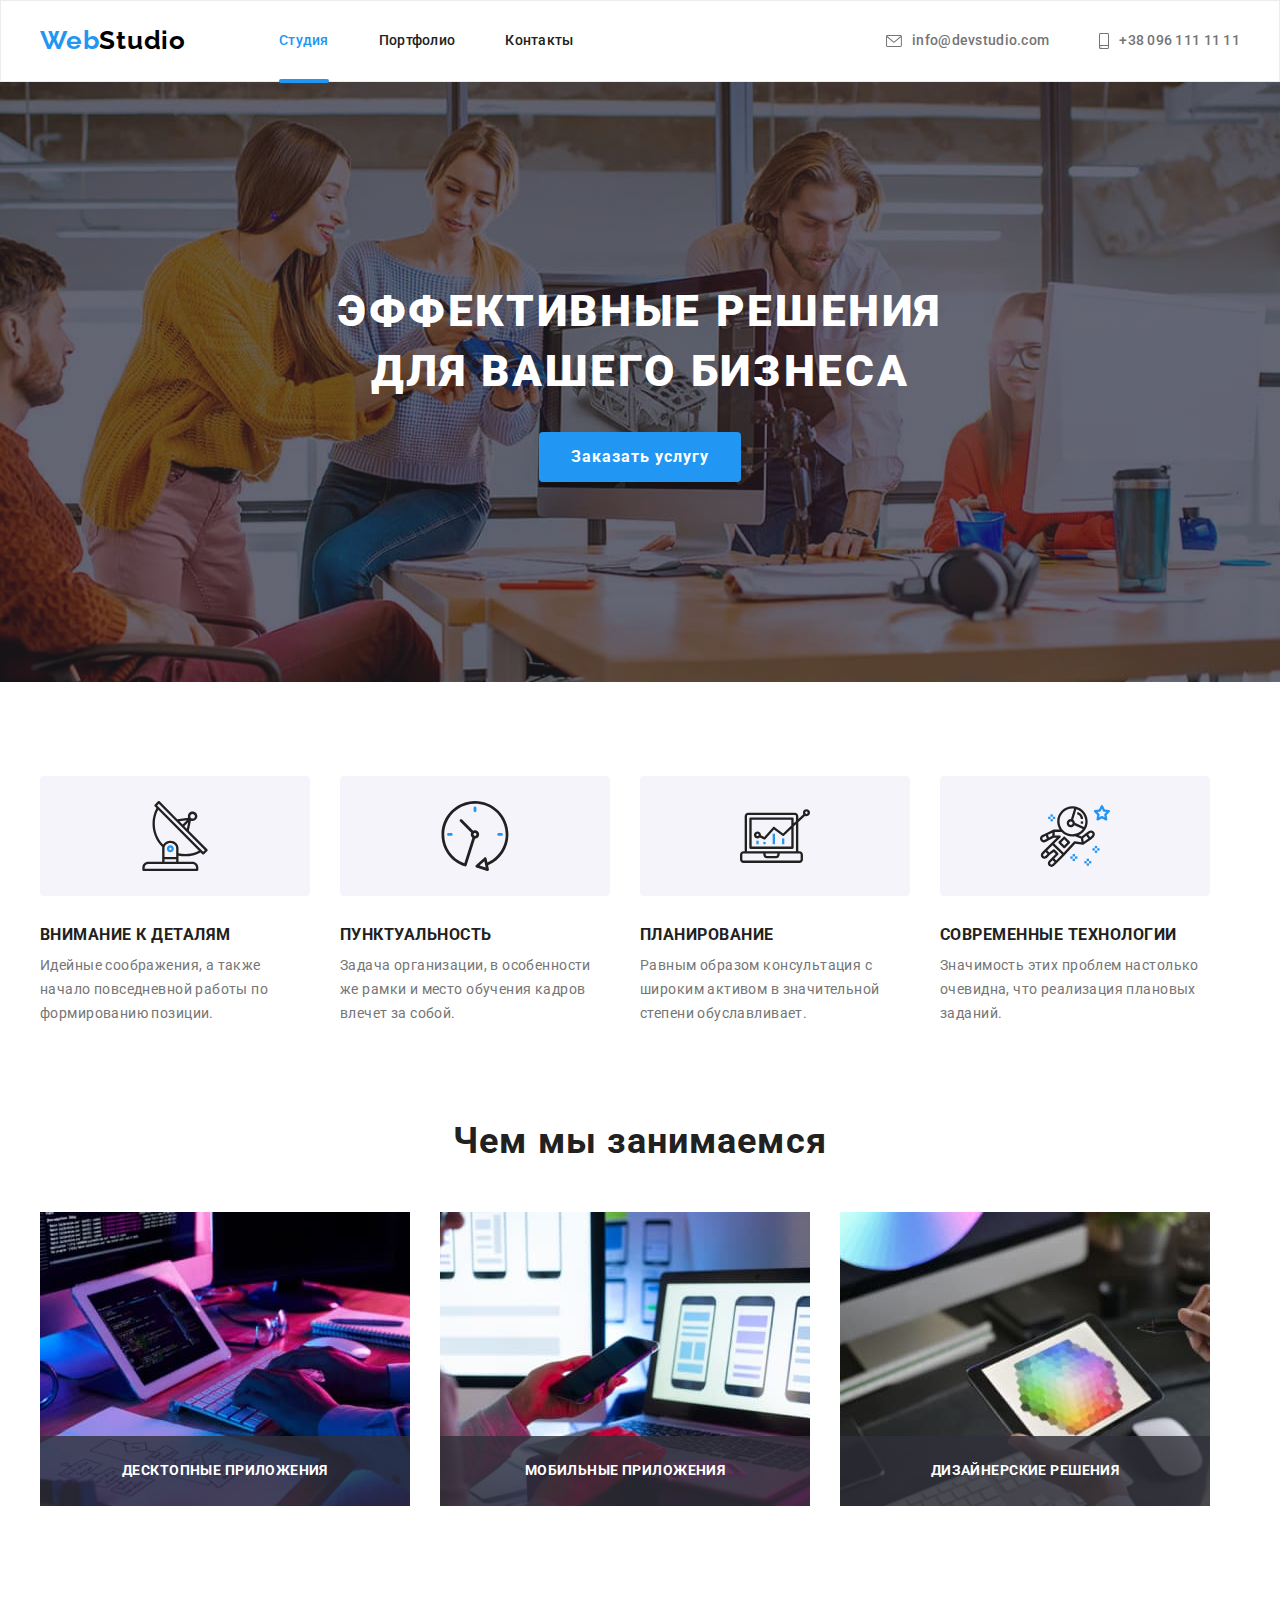
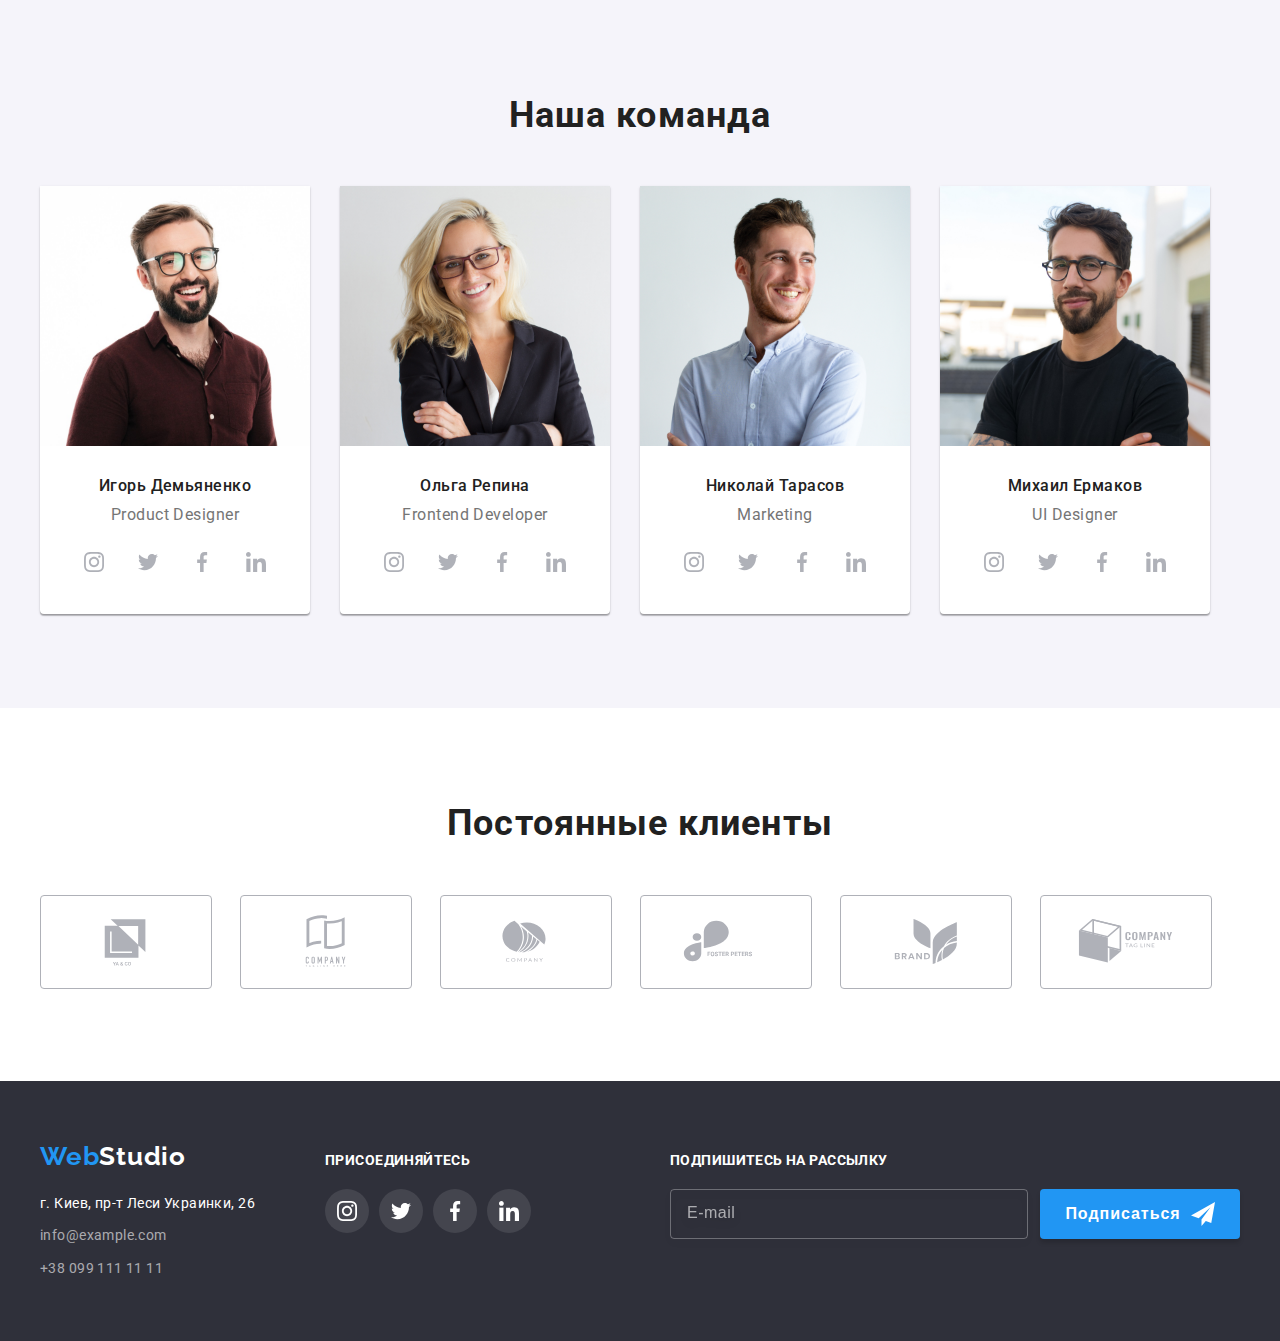
==== index.html @ 53617057 "start" ====
<!DOCTYPE html>
<html lang="ru">
  <head>
    <meta charset="UTF-8" />
    <meta http-equiv="X-UA-Compatible" content="IE=edge" />
    <meta name="viewport" content="width=device-width, initial-scale=1.0" />
    <link rel="preconnect" href="https://fonts.googleapis.com" />
    <link rel="preconnect" href="https://fonts.gstatic.com" crossorigin />
    <link
      href="https://fonts.googleapis.com/css2?family=Raleway:wght@700&family=Roboto:wght@400;500;700;900&display=swap"
      rel="stylesheet"
    />
    <link
      rel="stylesheet"
      href="https://cdnjs.cloudflare.com/ajax/libs/modern-normalize/1.1.0/modern-normalize.min.css"
      integrity="sha512-wpPYUAdjBVSE4KJnH1VR1HeZfpl1ub8YT/NKx4PuQ5NmX2tKuGu6U/JRp5y+Y8XG2tV+wKQpNHVUX03MfMFn9Q=="
      crossorigin="anonymous"
      referrerpolicy="no-referrer"
    />
    <link rel="stylesheet" href="./css/styles.css" />
    <title>Студия</title>
  </head>
  <body>
    <header class="header">
      <div class="container">
        <a href="/" class="header-logo" lang="en"
          >Web<span class="header-logo-studio" lang="en">Studio</span></a
        >
        <nav class="header-navigation">
          <ul class="header-navigation-list list">
            <li class="header-navigation-item">
              <a href="" class="header-navigation-link link current">Студия</a>
            </li>
            <li class="header-navigation-item">
              <a href="./portfolio.html" class="header-navigation-link link">Портфолио</a>
            </li>
            <li class="header-navigation-item">
              <a href="" class="header-navigation-link link">Контакты</a>
            </li>
          </ul>
        </nav>
        <ul class="header-list list">
          <li class="header-item">
            <a href="mailto:info@devstudio.com" class="header-link link"><svg class="icon-envelope" width="16" height="12">
              <use href="./img/icons.svg#icon-envelope"></use>
            </svg>info@devstudio.com</a>
          </li>
          <li class="header-item">
            <a href="tel:+380961111111" class="header-link link"><svg class="icon-smartphone" width="10" height="16">
              <use href="./img/icons.svg#icon-smartphone"></use>
            </svg>+38 096 111 11 11</a>
          </li>
        </ul>
      </div>
    </header>
    <main class="main-studio">
      <section class="hero">
        <div class="container">
          <h1 class="hero-title">Эффективные решения для вашего бизнеса</h1>
          <button type="button" class="hero-btn" data-modal-open>Заказать услугу</button>
        </div>
      </section>
      <section class="benefits section">
        <div class="container">
          <h2 class="visually-hidden">Наши преимущества</h2>
          <ul class="benefits-list list">
            <li class="benefits-item ">
              <div class="benefits-icon-item">
                  <svg class="benefits-icon" width="70" height="70">
                    <use href="./img/icons.svg#icon-antenna"></use>
                  </svg>
              </div>
              <h3 class="benefits-title">Внимание к деталям</h3>
              <p class="benefits-text">
                Идейные соображения, а также начало повседневной работы по формированию позиции.
              </p>
            </li>
            <li class="benefits-item">
              <div class="benefits-icon-item">
                <svg class="benefits-icon" width="70" height="70">
                  <use href="./img/icons.svg#icon-clock"></use>
                </svg>
              </div>
              <h3 class="benefits-title">Пунктуальность</h3>
              <p class="benefits-text">
                Задача организации, в особенности же рамки и место обучения кадров влечет за собой.
              </p>
            </li>
            <li class="benefits-item">
              <div class="benefits-icon-item">
                <svg class="benefits-icon" width="70" height="70">
                  <use href="./img/icons.svg#icon-diagram"></use>
                </svg>
              </div>
              <h3 class="benefits-title">Планирование</h3>
              <p class="benefits-text">
                Равным образом консультация с широким активом в значительной степени обуславливает.
              </p>
            </li>
            <li class="benefits-item">
              <div class="benefits-icon-item">
                <svg class="benefits-icon" width="70" height="70">
                  <use href="./img/icons.svg#icon-astronaut"></use>
                </svg>
              </div>
              <h3 class="benefits-title">Современные технологии</h3>
              <p class="benefits-text">
                Значимость этих проблем настолько очевидна, что реализация плановых заданий.
              </p>
            </li>
          </ul>
        </div>
      </section>
      <section class="about">
        <div class="container">
          <h2 class="about-title">Чем мы занимаемся</h2>
          <ul class="about-list list">
            <li class="about-item">
              <div class="container-about-item">
                <img
                src="./img/box_1.jpg"
                alt="разработка программного обеспечения"
                width="370"
                height="294"
              />
                <p class="about-item-text">Десктопные приложения</p>
              </div>
            </li>
            <li class="about-item">
              <div class="container-about-item">
                <img
                src="./img/box_2.jpg"
                alt="тестирование мобильного приложения"
                width="370"
                height="294"
                />
                <p class="about-item-text">Мобильные приложения</p>
              </div>
            </li>
            <li class="about-item">
              <div class="container-about-item">
                <img src="./img/box_3.jpg" alt="работа с палитрой цветов" width="370" height="294" />
                <p class="about-item-text">Дизайнерские решения</p>
              </div>
            </li>
          </ul>
        </div>
      </section>
      <section class="team section">
        <div class="container">
          <h2 class="team-title">Наша команда</h2>
          <ul class="team-list list">
            <li class="team-item">
              <img src="./img/img_team_1.jpg" alt="Product Designer" width="270" height="260" />
              <div class="container-team-item">
                <h3 class="team-item-title">Игорь Демьяненко</h3>
                <p class="team-item-text" lang="en">Product Designer</p>
                <ul class="team-soc-list list">
                  <li class="team-soc-item">
                    <a href="" class="team-soc-link">
                      <svg class="team-soc-icon" width="20" height="20">
                        <use href="./img/icons.svg#icon-instagram"></use>
                      </svg>
                    </a>
                  </li>
                  <li class="team-soc-item">
                    <a href="" class="team-soc-link"><svg class="team-soc-icon" width="20" height="20">
                      <use href="./img/icons.svg#icon-twitter"></use>
                    </svg></a>
                  </li>
                  <li class="team-soc-item">
                    <a href="" class="team-soc-link"><svg class="team-soc-icon" width="20" height="20">
                      <use href="./img/icons.svg#icon-facebook"></use>
                    </svg></a>
                  </li>
                  <li class="team-soc-item">
                    <a href="" class="team-soc-link"><svg class="team-soc-icon" width="20" height="20">
                      <use href="./img/icons.svg#icon-linkedin"></use>
                    </svg></a>
                  </li>
                </ul>
              </div>
            </li>
            <li class="team-item">
              <img src="./img/img_team_2.jpg" alt="Frontend Developer" width="270" height="260" />
              <div class="container-team-item">
                <h3 class="team-item-title">Ольга Репина</h3>
                <p class="team-item-text" lang="en">Frontend Developer</p>
                <ul class="team-soc-list list">
                  <li class="team-soc-item">
                    <a href="" class="team-soc-link">
                      <svg class="team-soc-icon" width="20" height="20">
                        <use href="./img/icons.svg#icon-instagram"></use>
                      </svg>
                    </a>
                  </li>
                  <li class="team-soc-item">
                    <a href="" class="team-soc-link"><svg class="team-soc-icon" width="20" height="20">
                      <use href="./img/icons.svg#icon-twitter"></use>
                    </svg></a>
                  </li>
                  <li class="team-soc-item">
                    <a href="" class="team-soc-link"><svg class="team-soc-icon" width="20" height="20">
                      <use href="./img/icons.svg#icon-facebook"></use>
                    </svg></a>
                  </li>
                  <li class="team-soc-item">
                    <a href="" class="team-soc-link"><svg class="team-soc-icon" width="20" height="20">
                      <use href="./img/icons.svg#icon-linkedin"></use>
                    </svg></a>
                  </li>
                </ul>
              </div>
            </li>
            <li class="team-item">
              <img src="./img/img_team_3.jpg" alt="Marketing" width="270" height="260" />
              <div class="container-team-item">
                <h3 class="team-item-title">Николай Тарасов</h3>
                <p class="team-item-text" lang="en">Marketing</p>
                <ul class="team-soc-list list">
                  <li class="team-soc-item">
                    <a href="" class="team-soc-link">
                      <svg class="team-soc-icon" width="20" height="20">
                        <use href="./img/icons.svg#icon-instagram"></use>
                      </svg>
                    </a>
                  </li>
                  <li class="team-soc-item">
                    <a href="" class="team-soc-link"><svg class="team-soc-icon" width="20" height="20">
                      <use href="./img/icons.svg#icon-twitter"></use>
                    </svg></a>
                  </li>
                  <li class="team-soc-item">
                    <a href="" class="team-soc-link"><svg class="team-soc-icon" width="20" height="20">
                      <use href="./img/icons.svg#icon-facebook"></use>
                    </svg></a>
                  </li>
                  <li class="team-soc-item">
                    <a href="" class="team-soc-link"><svg class="team-soc-icon" width="20" height="20">
                      <use href="./img/icons.svg#icon-linkedin"></use>
                    </svg></a>
                  </li>
                </ul>
              </div>
            </li>
            <li class="team-item">
              <img src="./img/img_team_4.jpg" alt="UI Designer" width="270" height="260" />
              <div class="container-team-item">
                <h3 class="team-item-title">Михаил Ермаков</h3>
                <p class="team-item-text" lang="en">UI Designer</p>
                <ul class="team-soc-list list">
                  <li class="team-soc-item">
                    <a href="" class="team-soc-link">
                      <svg class="team-soc-icon" width="20" height="20">
                        <use href="./img/icons.svg#icon-instagram"></use>
                      </svg>
                    </a>
                  </li>
                  <li class="team-soc-item">
                    <a href="" class="team-soc-link"><svg class="team-soc-icon" width="20" height="20">
                      <use href="./img/icons.svg#icon-twitter"></use>
                    </svg></a>
                  </li>
                  <li class="team-soc-item">
                    <a href="" class="team-soc-link"><svg class="team-soc-icon" width="20" height="20">
                      <use href="./img/icons.svg#icon-facebook"></use>
                    </svg></a>
                  </li>
                  <li class="team-soc-item">
                    <a href="" class="team-soc-link"><svg class="team-soc-icon" width="20" height="20">
                      <use href="./img/icons.svg#icon-linkedin"></use>
                    </svg></a>
                  </li>
                </ul>
              </div>
            </li>
          </ul>
        </div>
      </section>
      <section class="clients section">
        <div class="container">
          <h2 class="clients-title">Постоянные клиенты</h2>
          <ul class="clients-list list">
            <li class="clients-item">
              <a href="" class="clients-link"><svg class="clients-icon" width="106" height="60">
                <use href="./img/icons.svg#icon-Logo_1"></use>
              </svg></a></li>
            <li class="clients-item">
              <a href="" class="clients-link"><svg class="clients-icon" width="106" height="60">
                <use href="./img/icons.svg#icon-Logo_2"></use>
              </svg></a></li>
            <li class="clients-item">
              <a href="" class="clients-link"><svg class="clients-icon" width="106" height="60">
                <use href="./img/icons.svg#icon-Logo_3"></use>
              </svg></a></li>
            <li class="clients-item">
              <a href="" class="clients-link"><svg class="clients-icon" width="106" height="60">
                <use href="./img/icons.svg#icon-Logo_4"></use>
              </svg></a></li>
            <li class="clients-item">
              <a href="" class="clients-link"><svg class="clients-icon" width="106" height="60">
                <use href="./img/icons.svg#icon-Logo_5"></use>
              </svg></a></li>
            <li class="clients-item">
              <a href="" class="clients-link"><svg class="clients-icon" width="106" height="60">
                <use href="./img/icons.svg#icon-Logo_6"></use>
              </svg></a></li>
          </ul>
        </div>
      </section>
    </main>
    <footer class="footer">
      <div class="container">
        <div>
          <a href="/" class="footer-logo" lang="en"
          >Web<span class="footer-logo-studio" lang="en">Studio</span></a>
          <address class="footer-address">
            <ul class="footer-list list">
              <li class="footer-item">
                <a
                  class="footer-link footer-link-address link"
                  href="https://goo.gl/maps/qoJzxrVLCb3UoENp8"
                  >г. Киев, пр-т Леси Украинки, 26</a>
              </li>
              <li class="footer-item">
                <a class="footer-link link" href="mailto:info@example.com">info@example.com</a>
              </li>
              <li class="footer-item">
                <a class="footer-link link" href="tel:+380991111111">+38 099 111 11 11</a>
              </li>
            </ul>
          </address>
        </div>
        <div class="social">
          <p class="social-title">присоединяйтесь</p>
          <ul class="social-list list">
            <li class="social-item">
              <a href="" class="social-link">
                <svg class="social-icon" width="20" height="20">
                  <use href="./img/icons.svg#icon-instagram"></use>
                </svg>
              </a>
            </li>
            <li class="social-item">
              <a href="" class="social-link"><svg class="social-icon" width="20" height="20">
                <use href="./img/icons.svg#icon-twitter"></use>
              </svg></a>
            </li>
            <li class="social-item">
              <a href="" class="social-link"><svg class="social-icon" width="20" height="20">
                <use href="./img/icons.svg#icon-facebook"></use>
              </svg></a>
            </li>
            <li class="social-item">
              <a href="" class="social-link"><svg class="social-icon" width="20" height="20">
                <use href="./img/icons.svg#icon-linkedin"></use>
              </svg></a>
            </li>
          </ul>
        </div>
        <div class="footer-subscribe">
          <p class="footer-subscribe-text">Подпишитесь на рассылку</p>
          <Form>
            <div class="footer-form">
              <input class="footer-subscribe-input" type="email" id="footer-input" name="footer-input" placeholder="E-mail">
              <button class="footer-subscribe-btn" type="submit">Подписаться<svg class="footer-subscribe-icon" width="24" height="24">
                <use href="./img/icons.svg#icon_send"></use>
              </svg></button>
            </div>
          </Form>
        </div>        
      </div>
    </footer>
    <div class="backdrop is-hidden" data-modal>
      <div class="modal">
        <button type="button" class="modal-close-btn" data-modal-close><svg class="modal-icon" width="18p" height="18">
          <use href="./img/icons.svg#icon-close"></use>
        </svg></button>
        <p class="modal-title">Оставьте свои данные, мы вам перезвоним</p>
        <form>
          <ul class="modal-list list">
            <li class="modal-item">
              <label class="modal-label" for="name">Имя</label>
              <div class="modal-input-wrap">
                <input class="modal-input" type="text" id="name" name="user-name">
                <svg class="input-icon" width="18" height="18">
                  <use href="./img/icons.svg#icon-person"></use>
                </svg>
              </div>     
            </li>
            <li class="modal-item">
              <label class="modal-label" for="tel">Телефон</label>
              <div class="modal-input-wrap">
                <input class="modal-input" type="tel" id="tel" name="user-tel">
                <svg class="input-icon" width="18" height="18">
                  <use href="./img/icons.svg#icon-phone"></use>
                </svg>
              </div>
            </li>
            <li class="modal-item">
              <label class="modal-label" for="mail">Почта</label>
              <div class="modal-input-wrap">
                <input class="modal-input" type="email" id="mail" name="user-email">
                <svg class="input-icon" width="18" height="18">
                  <use href="./img/icons.svg#icon-email"></use>
                </svg>
              </div>      
            </li>
            <li class="modal-item">
              <label class="modal-label" for="msg">Комментарий</label>
              <textarea class="modal-textarea" id="msg" name="user-message" placeholder="Введите текст"></textarea>
            </li>
            <li class="modal-item">
              <input class="modal-input-checkbox visually-hidden" type="checkbox" id="checkbox" name="checkbox" value="checkbox">
              <label class="modal-checkbox-text" for="checkbox">Соглашаюсь с рассылкой и принимаю<a href="" class="modal-checkbox-text-accent"> Условия договора</a></label>
            </li>
            <button class="modal-btn" type="submit">Отправить</button>
            </li>
          </ul>
        </form>
      </div>
    </div>
    <script src="./js/modal.js"></script>
  </body>
</html>
---- css/styles.css ----
:root{
    --main-text-color: #212121;
    --second-text-color: #757575;
    --main-btn-color: #2196F3;
    --second-btn-color: #188CE8;
    --accent-color: #2196F3;
    --logo-color-studio: #000000;
    --main-backgroun-color: #FFFFFF;
    --second-backgroun-color: #2F303A;
    --third-backgroun-color: #F5F4FA;
    --backgroun-text-color: #FFFFFF;
    --footer-link: rgba(255, 255, 255, 0.6);
    --border-color:#ECECEC;
    --border-bottom-color: #EEEEEE;
    --transition: 250ms cubic-bezier(0.4, 0, 0.2, 1);
}
body {
    font-family: 'Roboto', sans-serif;
    font-size: 14px;
    color: var(--main-text-color);
    margin: 0;
}
h1,
h2,
h3,
h4,
h5,
h6,
p {
    margin: 0;
}
ol, ul {
    padding-left: 0;
    margin: 0;
}
button {
    cursor: pointer;
    border: 0;
    display: block;
    text-align: center;
}
img {
    display: block;
    max-width: 100%;
    height: auto;
}
.container {
    width: 1200px;
    padding-left: 15px;
    padding-right: 15px;
    margin: 0 auto;
    margin-left: auto;
    margin-right: auto;
}
.section {
    padding-top: 94px;
    padding-bottom: 94px;
}
.list{
    list-style: none;
    padding: 0;
    margin: 0;
}
.link {
    text-decoration: none;    
    transition: var(--transition);
    transition-property: color;
} 
.link:hover,
.link:focus {
    color: var(--accent-color);
}
.visually-hidden {
    position: absolute;
    white-space: nowrap;
    width: 1px;
    height: 1px;
    overflow: hidden;
    border: 0;
    padding: 0;
    clip: rect(0 0 0 0);
    clip-path: inset(50%);
    margin: -1px;
}

/* -------------------HEADER------------------- */
.header{
    background: var(--main-backgroun-color);
    border: 1px solid var(--border-color);
    margin: 0 auto;
}
.header .container {
    display: flex;
    align-items: center;
}
.header-logo {
    font-family: 'Raleway',sans-serif;
    font-weight: 700;
    font-size: 26px;
    line-height: 1.19;
    letter-spacing: 0.03em;
    text-decoration: none;
    color: var(--accent-color);
    padding-top: 24px;
    padding-bottom: 25px;
    display: block;
}
.header-logo-studio{
    color: var(--logo-color-studio);
}
.header-navigation-list{
    margin-left: 93px;
    display: flex;
}
.header-navigation-item:not(:first-child){
    margin-left: 50px;
}
.header-navigation-item{
    position: relative;
}

.header-navigation-link.current{
    color: var(--accent-color);
}
.header-navigation-link.current::after{
    content: "";
    position: absolute;
    bottom: -2px;
    left: 0;
    width: 100%;
    height: 4px;  
    background: #2196F3;
    border-radius: 2px;  

}
.header-navigation-link {
    color: inherit;
    font-weight: 500;
    line-height: 1.14;
    letter-spacing: 0.02em;
    display: block;
    padding-top: 32px;
    padding-bottom: 32px;
}
.header-list{
    display: flex;
    margin-left: auto;
}
.header-item:not(:first-child){
    margin-left: 50px;
}
.header-link{
    font-weight: 500;
    line-height: 1.14;
    letter-spacing: 0.02em;
    color: var(--second-text-color);
    align-items: center;
    display: flex;
    padding-top: 32px;
    padding-bottom: 32px;
}
.icon-envelope,
.icon-smartphone{
    margin-right: 10px;
    background-position: center;
    background-size: contain;
    fill: currentColor;
    transition: var(--transition);
    transition-property: fill;
}
.header-link:hover .icon-envelope,
.header-link:focus .icon-envelope{
    fill: var(--accent-color);
}


/* -------------------HERO------------------- */
.hero {
    background: var(--second-backgroun-color);
    padding-top: 200px;
    padding-bottom: 200px;
    max-width: 1600px;
    background-repeat: no-repeat;
    background-size: cover;
    background-position: center;
    margin: 0 auto;
    background-image: linear-gradient(rgba(47, 48, 58, 0.4),rgba(47, 48, 58, 0.4)),url(../img/hero_bg.jpg);
}
.hero-title{
    font-weight: 900;
    font-size: 44px;
    line-height: 1.36;
    text-align: center;
    letter-spacing: 0.06em;
    text-transform: uppercase;
    color: var(--backgroun-text-color);
    width: 696px;
    margin-bottom: 30px;
    margin-left: auto;
    margin-right: auto;
}
.hero-btn{
    background: var(--main-btn-color);
    box-shadow: 0px 4px 4px rgba(0, 0, 0, 0.15);
    border-radius: 4px;
    font-family: inherit;
    font-weight: 700;
    font-size: 16px;
    line-height: 1.88;
    display: flex;
    align-items: center;
    letter-spacing: 0.06em;
    color: var(--backgroun-text-color);
    margin: 0 auto;
    min-width: 200px;
    padding: 10px 32px;
    transition: var(--transition);
    transition-property: background;
}
.hero-btn:hover,
.hero-btn:focus {
    background: var(--second-btn-color);
}

/* ----------------BENEFITS---------------- */
.benefits-list {
    display: flex;    
}
.benefits-item{
    max-width: 270px;    
}
.benefits-icon-item{
    display: flex;
    height: 120px;
    background: #F5F4FA;
    border-radius: 4px;    
    margin-bottom: 30px;
    justify-content: center;
    align-items: center;
}
.benefits-icon{
    display: block;
}
.benefits-item:not(:last-child) {
    margin-right: 30px;
}
.benefits-title {
    line-height: 1.14;
    letter-spacing: 0.03em;
    text-transform: uppercase;
    margin-bottom: 10px;
}
.benefits-text{
    line-height: 1.71;
    letter-spacing: 0.03em;
    color: var(--second-text-color);
}

/* ----------------ABOUT---------------- */
.about{
    padding-bottom: 94px;
}
.about-title{
    font-size: 36px;
    line-height: 1.17;
    text-align: center;
    letter-spacing: 0.03em;
    margin-bottom: 50px;
}
.about-list {
    display: flex;
    align-items: center;
}
.about-item + .about-item{
    margin-left: 30px;
}
.container-about-item{
    position: relative;
    display: flex;
    
}
.about-item-text{
    position: absolute;
    display: flex;
    font-weight: 700;
    line-height: 1.14;
    text-align: center;
    letter-spacing: 0.03em;
    text-transform: uppercase;
    bottom: 0;
    height: 70px;
    width: 100%;
    color: var(--backgroun-text-color);
    background-color: rgba(47, 48, 58, 0.8);
    justify-content: center;
    align-items: center
}

/* ----------------TEAM---------------- */
.team {
    background: var(--third-backgroun-color);
}
.team-title{
    font-size: 36px;
    line-height: 1.17;
    text-align: center;
    letter-spacing: 0.03em;
    margin-bottom: 50px;
}
.team-list{
    display: flex;
}
.team-item{
    background: var(--main-backgroun-color);
    box-shadow: 0px 1px 3px rgba(0, 0, 0, 0.12),
    0px 1px 1px rgba(0, 0, 0, 0.14),
    0px 2px 1px rgba(0, 0, 0, 0.2);
    border-radius: 0px 0px 4px 4px;
    width: 270px;
}
.team-item:not(:last-child) {
    margin-right: 30px;
}
.container-team-item{
    padding-top: 30px;
    padding-bottom: 30px;
}
.team-item-title{
    font-weight: 500;
    font-size: 16px;
    line-height: 1.19;
    text-align: center;
    letter-spacing: 0.03em;
    margin-bottom: 10px;
}
.team-item-text{
    font-weight: 400;
    font-size: 16px;
    line-height: 1.19;
    text-align: center;
    letter-spacing: 0.03em;
    color: var(--second-text-color);
    margin-bottom: 16px;
}
.team-soc-list {
    display: flex;
    justify-content: center;
}
.team-soc-item + .team-soc-item {
    margin-left: 10px;
}
.team-soc-link {
    width: 44px;
    height: 44px;
    border-radius: 50%;
    display: flex;
    justify-content: center;
    align-items: center;
    transition: var(--transition);
    transition-property: background-color;
}
.team-soc-icon{
    fill: #AFB1B8;
    transition: var(--transition);
    transition-property: fill;
}
.team-soc-link:hover,
.team-soc-link:focus{
    background-color: var(--accent-color);
}
.team-soc-link:hover .team-soc-icon,
.team-soc-link:focus .team-soc-icon{  
    fill: var(--backgroun-text-color);
}
/* -----------------CLIENTS----------------- */
.clients-title{
    font-size: 36px;
    line-height: 1.17;
    text-align: center;
    letter-spacing: 0.03em;
    margin-bottom: 50px;
}
.clients-list{
    display: flex;    
}
.clients-item{
    width: 170px;
    height: 92px;
    box-sizing: border-box;
}
.clients-item:not(:last-child) {
    margin-right: 30px;
}
.clients-link{
    display: flex;
    width: 100%;
    height: 100%;
    justify-content: center;
    align-items: center;
    border: 1px solid rgba(175, 177, 184, 1);
    border-radius: 4px;
    outline: none;
    transition: var(--transition);
    transition-property: border;
}
.clients-link:hover,
.clients-link:focus{
    border: 1px solid var(--accent-color);
}
.clients-icon{
    display: block;
    fill:rgba(175, 177, 184, 1);   
    transition: var(--transition);
    transition-property: fill; 
}
.clients-link:hover .clients-icon,
.clients-link:focus .clients-icon{
    fill: var(--accent-color);
} 


/* ----------------FOOTER---------------- */
.footer{
    background: var(--second-backgroun-color);
    padding-top: 60px;
    padding-bottom: 60px;
}
.footer .container {
    display: flex;
    align-items: baseline;
}
.footer-logo{
    font-family: 'Raleway',sans-serif;
    font-weight: 700;
    font-size: 26px;
    line-height: 1.19;
    letter-spacing: 0.03em;
    text-decoration: none;
    color: var(--accent-color);
    display: inline-block;
    margin-bottom: 20px;
}
.footer-logo-studio{
    color: var(--backgroun-text-color);
}
.footer-address{
    font-style: normal;
}
.footer-item:not(:last-child) {
    margin-bottom: 9px;
}
.footer-link{
    line-height: 1.71;
    letter-spacing: 0.03em;
    color: var(--footer-link)
}
.footer-link-address{
    color: var(--backgroun-text-color);
}
.social{
    margin-left: 70px;
}
.social-title{
    font-weight: 700;
    font-size: 14px;
    line-height: 1.14;
    letter-spacing: 0.03em;
    text-transform: uppercase;
    color: var(--main-backgroun-color);
    margin-bottom: 20px;
}
.social-list {
    display: flex;
    justify-content: center;
}
.social-item + .social-item {
    margin-left: 10px;
}
.social-link {
    display: flex;
    width: 44px;
    height: 44px;
    border-radius: 50%;
    background-color: rgba(255, 255, 255, 0.1);
    justify-content: center;
    align-items: center;
    transition: var(--transition);
    transition-property: background-color;
}
.social-icon{
    fill: var(--backgroun-text-color);
}
.social-link:hover,
.social-link:focus{
    background-color: var(--accent-color);
}
.footer-subscribe {
    margin-left: auto; 
    margin-right: 0;       
}
.footer-form{
    display: flex;
}
.footer-subscribe-text {
    font-weight: 700;
    font-size: 14px;
    line-height: 1.14;
    letter-spacing: 0.03em;
    text-transform: uppercase;
    color: var(--backgroun-text-color);
    margin-bottom: 20px;

}
.footer-subscribe-input {
    display: block;
    box-sizing: border-box;
    width: 358px;
    height: 50px;
    border: 1px solid rgba(255, 255, 255, 0.3);
    filter: drop-shadow(0px 4px 4px rgba(0, 0, 0, 0.15));
    border-radius: 4px;
    margin-right: 12px;
    background-color: transparent;
    color: var(--backgroun-text-color);
    padding-left: 16px;
    
}
.footer-subscribe-input::placeholder{
    font-size: 16px;
    line-height: 1.25;
    display: flex;
    align-items: center;
    letter-spacing: 0.03em;
    color: rgba(255, 255, 255, 0.6);
}
.footer-subscribe-btn {
    width: 200px;
    height: 50px;
    background: var(--accent-color);
    box-shadow: 0px 4px 4px rgba(0, 0, 0, 0.15);
    border-radius: 4px;
    font-weight: 700;
    font-size: 16px;
    line-height: 1.88;
    display: flex;
    align-items: center;
    text-align: center;
    justify-content: center;
    letter-spacing: 0.06em;
    color: var(--backgroun-text-color);
    transition: var(--transition);
    transition-property: background;
}
.footer-subscribe-icon{
    margin-left: 10px;
}
.footer-subscribe-btn:hover,
.footer-subscribe-btn:focus{
    background: var(--second-btn-color);
}



/* ----------------PORTFOLIO---------------- */
.filters-list{
    display: flex;
    flex-wrap: wrap;
    justify-content: center;
    margin-bottom: 50px;
}
.filters-item:not(:first-child) {
    margin-left: 8px;
}
.filters-btn {
    font-family: inherit;
    font-weight: 500;
    font-size: 16px;
    line-height: 1.63;
    text-align: center;
    letter-spacing: 0.03em;
    background: var(--third-backgroun-color);
    border-radius: 4px;
    padding: 6px 22px;
    transition: var(--transition);
    transition-property: color, background, box-shadow;
}
.filters-btn:hover,
.filters-btn:focus {
    background: var(--main-btn-color);
    box-shadow: 0px 3px 1px rgba(0, 0, 0, 0.1),
                0px 1px 2px rgba(0, 0, 0, 0.08),
                0px 2px 2px rgba(0, 0, 0, 0.12);
    color: var(--backgroun-text-color);
}
.filters-first-btn {
    background: var(--main-btn-color);
    color: var(--backgroun-text-color);
}
.projects-list{
    display: flex;
    justify-content: center;
    flex-wrap: wrap;
    margin-left: -30px;
    margin-top: -30px;
}
.projects-item{
    background: var(--main-backgroun-color);
    width: calc(100% / 3 - 30px);
    margin-left: 30px;
    margin-top: 30px;    
    border: 1px solid var(--border-bottom-color);
}
.projects-link{
    display: block;
    color: inherit;
    text-decoration: none;
    transition: var(--transition);
    transition-property: box-shadow;
}
.projects-link:hover,
.projects-link:focus{
box-shadow: 0px 1px 1px rgba(0, 0, 0, 0.12), 0px 4px 4px rgba(0, 0, 0, 0.06), 1px 4px 6px rgba(0, 0, 0, 0.16);
}   
.projects-link:hover .projects-text-overlay,
.projects-link:focus .projects-text-overlay{
    transform: translateY(0%);
}
.container-projects-img{
    position: relative;
    overflow: hidden;
}
.projects-text-overlay{
    position: absolute;
    font-size: 18px;
    line-height: 1.56;
    letter-spacing: 0.03em;
    color: var(--main-backgroun-color);
    background: rgba(33, 150, 243, 0.9);
    top: 0;
    height: 100%;
    padding: 63px 24px;
    transform: translateY(101%);
    transition: transform 250ms cubic-bezier(0.4, 0, 0.2, 1);
}
.container-projects-item{
    padding: 20px 24px;
    border-top: 0;
}
.projects-title {
    font-size: 18px;
    line-height: 2;
    letter-spacing: 0.06em;
    margin-bottom: 4px;       
}
.projects-text{
    font-size: 16px;
    line-height: 1.88;
    letter-spacing: 0.03em;
    color: var(--second-text-color);
}

/* ------------------MODAL------------------ */
.backdrop{
    position: fixed;
    top: 0;
    width: 100%;
    height: 100%;
    background-color: rgba(0, 0, 0, 0.2);
    transition: var(--transition);
    transition-property: opacity, visibility;
}
.modal{
    width: 528px;
    height: 581px;    
    background: var(--main-backgroun-color);
    box-shadow: 0px 1px 3px rgba(0, 0, 0, 0.12), 0px 1px 1px rgba(0, 0, 0, 0.14), 0px 2px 1px rgba(0, 0, 0, 0.2);
    border-radius: 4px;
    position: absolute;
    top: 50%;
    left: 50%;
    transform: translate(-50%, -50%);
    transition: transform var(--transition);
    padding: 40px;
}
.backdrop.is-hidden .modal {
    transform: scale(0.5) rotate(-180deg);
}
.modal-close-btn{
    position: absolute;
    display: flex;
    top: 8px;
    right: 8px;
    width: 30px;
    height: 30px;
    border-radius: 50%;
    justify-content: center;
    align-items: center;
    background: var(--backgroun-text-color);
    border: 1px solid rgba(0, 0, 0, 0.1);
    box-sizing: border-box;
    
}
.modal-icon{
    transition: var(--transition);
    transition-property: fill;
}
.modal-close-btn:hover .modal-icon,
.modal-close-btn:focus .modal-icon{
    fill: var(--accent-color);
}
.is-hidden {
    opacity: 0;
    pointer-events: none;
    visibility: hidden;
}
.modal-title {
    font-weight: 700;
    font-size: 20px;
    line-height: 1.15;
    text-align: center;
    letter-spacing: 0.03em;
    color: var(--main-text-color);
    margin-bottom: 12px;
}
.modal-list { 
}
.modal-item:nth-child(-n + 3) {
    margin-bottom: 10px;
}
.modal-item:nth-child(4) {
    margin-bottom: 20px;
}
.modal-item:nth-child(5) {
    margin-bottom: 30px;
}
.modal-label {
    display: block;
    font-size: 12px;
    line-height: 1.17;
    letter-spacing: 0.01em;
    color: var(--second-text-color);
    margin-bottom: 4px;
}
.modal-input-wrap {
    position: relative;
}
.modal-input {
    width: 100%;
    height: 40px;
    border: 1px solid rgba(33, 33, 33, 0.2);
    box-sizing: border-box;
    border-radius: 4px;
    padding: 0 0 0 42px;
    cursor: pointer;
    outline: none;
    transition: var(--transition);
    transition-property: border;
}
.modal-input:hover,
.modal-input:focus{
    border: 1px solid var(--accent-color);
}
.modal-input:hover + .input-icon,
.modal-input:focus + .input-icon{
    fill: var(--accent-color);
}
.input-icon{
    position: absolute;
    top: 50%;
    left: 12px;
    transform: translateY(-50%);
    transition: var(--transition);
    transition-property: fill;
}
.modal-textarea{
    width: 100%;
    height: 120px;
    font-size: 12px;
    line-height: 1.17;
    letter-spacing: 0.01em;
    border: 1px solid rgba(33, 33, 33, 0.2);
    box-sizing: border-box;
    border-radius: 4px;
    resize: none;
    padding: 12px 16px;
    cursor: pointer;
    outline: none;
    transition: var(--transition);
    transition-property: border;    
}
.modal-textarea:hover,
.modal-textarea:focus{
    border: 1px solid var(--accent-color);
} 
.modal-textarea::placeholder{
    color: rgba(117, 117, 117, 0.5);
}
.modal-checkbox-text::before{
    content: "";
    width: 16px;
    height: 15px;
    border: 2px solid var(--main-text-color);
    border-radius: 2px;
    margin-right: 8.38px;
    transition: var(--transition);
    transition-property: background-color;
}
.modal-checkbox-text{
    line-height: 1.71;
    letter-spacing: 0.03em;
    color: var(--second-text-color);
    display: flex;
    align-items: center;
    justify-content: center;
}
.modal-checkbox-text-accent{
    display: inline-block;
    box-sizing: border-box;
    line-height: 1.71;
    letter-spacing: 0.03em;
    text-decoration-line: underline;
    color: var(--accent-color);
    margin-left: 5px;
}
.modal-input-checkbox:checked + .modal-checkbox-text::before{
    background-color: var(--accent-color);
    border: none;
    background-image: url(../img/icon_check.svg);
    background-repeat: no-repeat;
    background-position: center;
}
.modal-input-checkbox:focus + .modal-checkbox-text::before{
    border-color: var(--accent-color);
}
.modal-btn {
    display: block;
    width: 200px;
    height: 50px;
    margin: 0 auto;
    background: var(--main-btn-color);
    box-shadow: 0px 4px 4px rgba(0, 0, 0, 0.15);
    border-radius: 4px;
    font-weight: 700;
    font-size: 16px;
    line-height: 1.88;
    align-items: center;
    justify-content: center;
    text-align: center;
    letter-spacing: 0.06em;
    color: var(--backgroun-text-color);
    transition: var(--transition);
    transition-property: background;
}
.modal-btn:hover,
.modal-btn:focus{
    background: var(--second-btn-color);
}
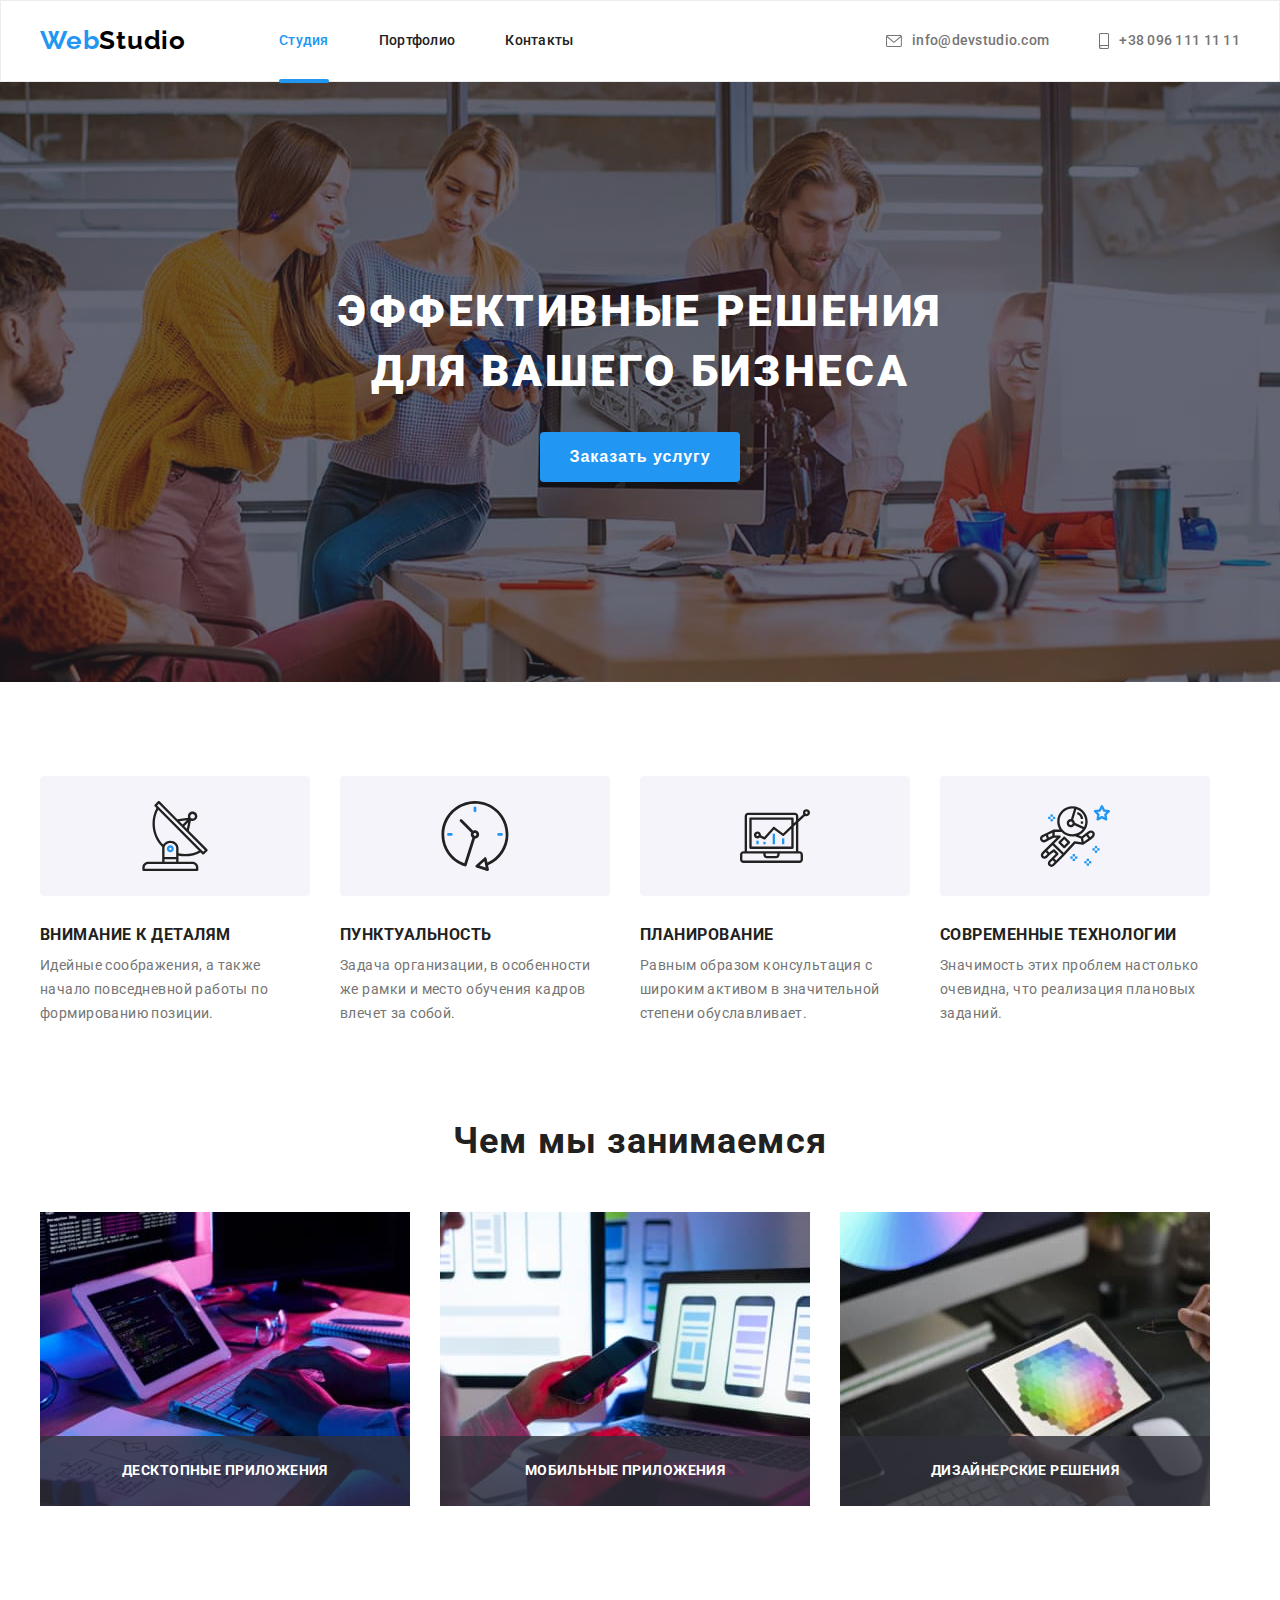
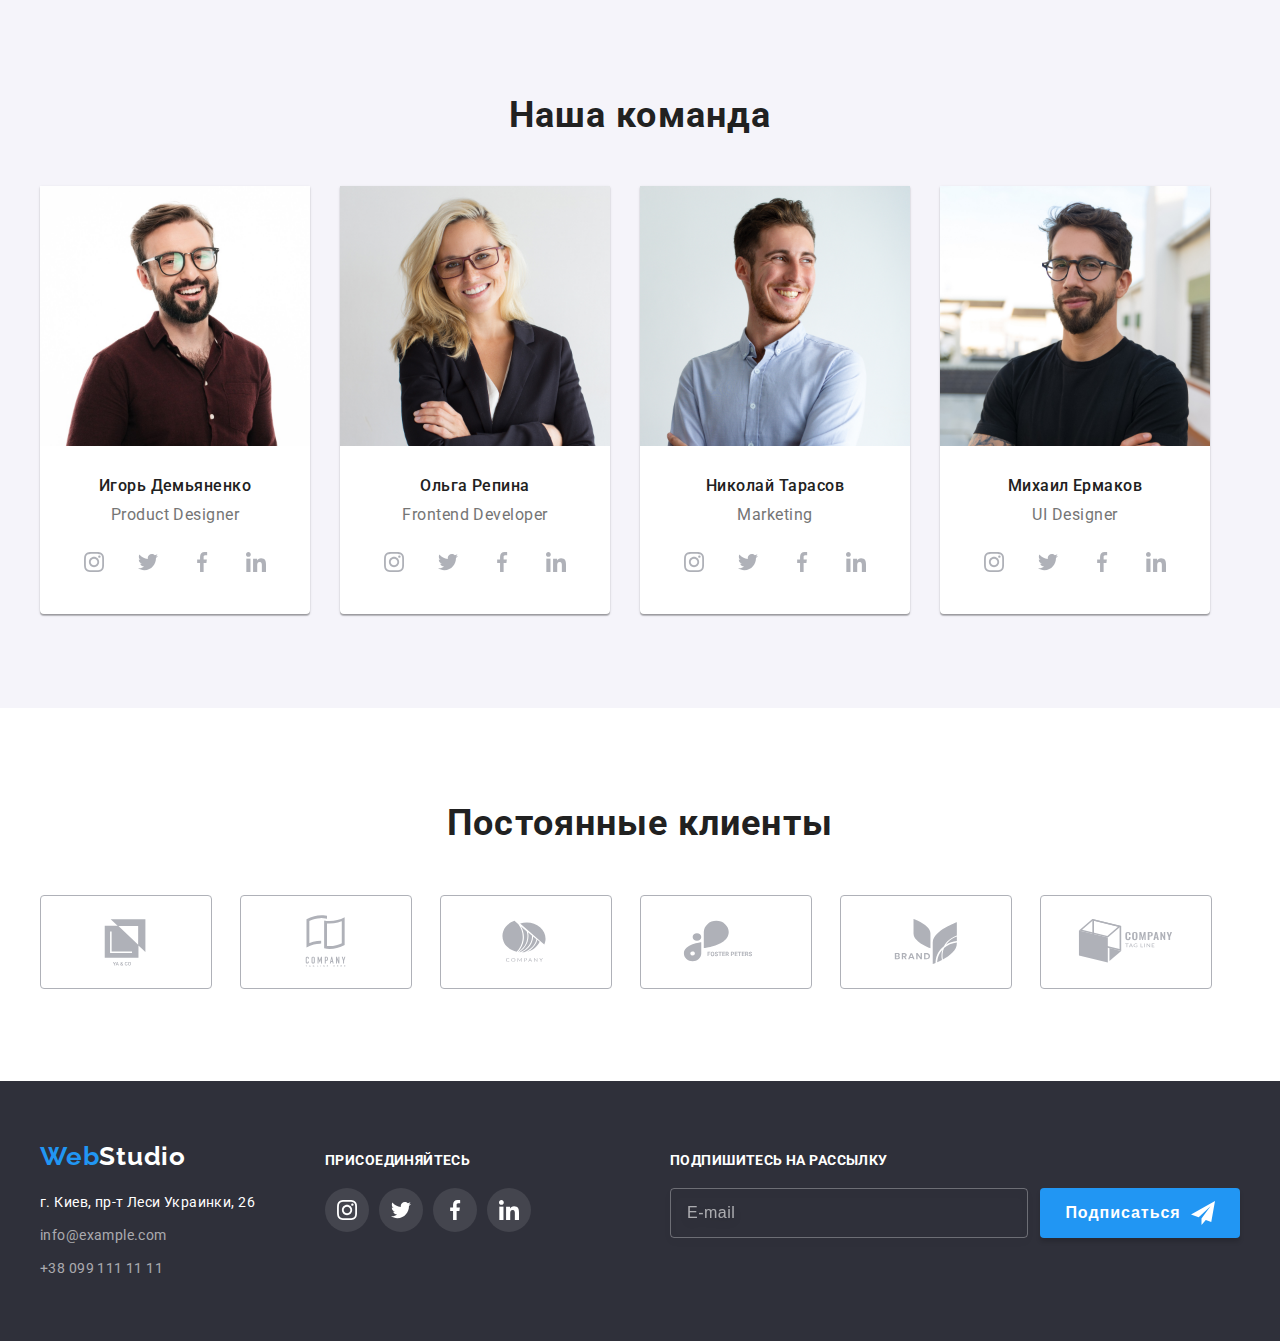
==== commit 7dca9484: "add mixins" ====
--- a/index.html
+++ b/index.html
@@ -17,94 +17,95 @@
       crossorigin="anonymous"
       referrerpolicy="no-referrer"
     />
-    <link rel="stylesheet" href="./css/styles.css" />
+    <link rel="stylesheet" href="./css/main.min.css" />
+    <link rel="stylesheet" href="./css/main.css" />
     <title>Студия</title>
   </head>
   <body>
     <header class="header">
       <div class="container">
-        <a href="/" class="header-logo" lang="en"
-          >Web<span class="header-logo-studio" lang="en">Studio</span></a
+        <a href="/" class="header__logo logo" lang="en"
+          >Web<span class="header__logo--black" lang="en">Studio</span></a
         >
-        <nav class="header-navigation">
-          <ul class="header-navigation-list list">
-            <li class="header-navigation-item">
-              <a href="" class="header-navigation-link link current">Студия</a>
-            </li>
-            <li class="header-navigation-item">
-              <a href="./portfolio.html" class="header-navigation-link link">Портфолио</a>
-            </li>
-            <li class="header-navigation-item">
-              <a href="" class="header-navigation-link link">Контакты</a>
+        <nav class="navigation">
+          <ul class="menu-list list">
+            <li class="menu-list__item">
+              <a href="" class="menu-list__link link current">Студия</a>
+            </li>
+            <li class="menu-list__item">
+              <a href="./portfolio.html" class="menu-list__link link">Портфолио</a>
+            </li>
+            <li class="menu-list__item">
+              <a href="" class="menu-list__link link">Контакты</a>
             </li>
           </ul>
         </nav>
-        <ul class="header-list list">
-          <li class="header-item">
-            <a href="mailto:info@devstudio.com" class="header-link link"><svg class="icon-envelope" width="16" height="12">
+        <ul class="connect-list list">
+          <li class="connect-list__item">
+            <a href="mailto:info@devstudio.com" class="connect-list__link link"><svg class="connect-list__icon" width="16" height="12">
               <use href="./img/icons.svg#icon-envelope"></use>
             </svg>info@devstudio.com</a>
           </li>
-          <li class="header-item">
-            <a href="tel:+380961111111" class="header-link link"><svg class="icon-smartphone" width="10" height="16">
+          <li class="connect-list__item">
+            <a href="tel:+380961111111" class="connect-list__link link"><svg class="connect-list__icon" width="10" height="16">
               <use href="./img/icons.svg#icon-smartphone"></use>
             </svg>+38 096 111 11 11</a>
           </li>
         </ul>
       </div>
     </header>
-    <main class="main-studio">
+    <main>
       <section class="hero">
         <div class="container">
-          <h1 class="hero-title">Эффективные решения для вашего бизнеса</h1>
-          <button type="button" class="hero-btn" data-modal-open>Заказать услугу</button>
+          <h1 class="hero__title">Эффективные решения для вашего бизнеса</h1>
+          <button type="button" class="hero__btn btn" data-modal-open>Заказать услугу</button>
         </div>
       </section>
       <section class="benefits section">
         <div class="container">
           <h2 class="visually-hidden">Наши преимущества</h2>
-          <ul class="benefits-list list">
-            <li class="benefits-item ">
-              <div class="benefits-icon-item">
-                  <svg class="benefits-icon" width="70" height="70">
+          <ul class="benefits__list list">
+            <li class="benefits__item ">
+              <div class="benefits-block">
+                  <svg class="benefits-block__icon" width="70" height="70">
                     <use href="./img/icons.svg#icon-antenna"></use>
                   </svg>
               </div>
-              <h3 class="benefits-title">Внимание к деталям</h3>
-              <p class="benefits-text">
+              <h3 class="benefits__title">Внимание к деталям</h3>
+              <p class="benefits__text">
                 Идейные соображения, а также начало повседневной работы по формированию позиции.
               </p>
             </li>
-            <li class="benefits-item">
-              <div class="benefits-icon-item">
-                <svg class="benefits-icon" width="70" height="70">
+            <li class="benefits__item">
+              <div class="benefits-block">
+                <svg class="benefits-block__icon" width="70" height="70">
                   <use href="./img/icons.svg#icon-clock"></use>
                 </svg>
               </div>
-              <h3 class="benefits-title">Пунктуальность</h3>
-              <p class="benefits-text">
+              <h3 class="benefits__title">Пунктуальность</h3>
+              <p class="benefits__text">
                 Задача организации, в особенности же рамки и место обучения кадров влечет за собой.
               </p>
             </li>
-            <li class="benefits-item">
-              <div class="benefits-icon-item">
-                <svg class="benefits-icon" width="70" height="70">
+            <li class="benefits__item">
+              <div class="benefits-block">
+                <svg class="benefits-block__icon" width="70" height="70">
                   <use href="./img/icons.svg#icon-diagram"></use>
                 </svg>
               </div>
-              <h3 class="benefits-title">Планирование</h3>
-              <p class="benefits-text">
+              <h3 class="benefits__title">Планирование</h3>
+              <p class="benefits__text">
                 Равным образом консультация с широким активом в значительной степени обуславливает.
               </p>
             </li>
-            <li class="benefits-item">
-              <div class="benefits-icon-item">
-                <svg class="benefits-icon" width="70" height="70">
+            <li class="benefits__item">
+              <div class="benefits-block">
+                <svg class="benefits-block__icon" width="70" height="70">
                   <use href="./img/icons.svg#icon-astronaut"></use>
                 </svg>
               </div>
-              <h3 class="benefits-title">Современные технологии</h3>
-              <p class="benefits-text">
+              <h3 class="benefits__title">Современные технологии</h3>
+              <p class="benefits__text">
                 Значимость этих проблем настолько очевидна, что реализация плановых заданий.
               </p>
             </li>
@@ -113,34 +114,34 @@
       </section>
       <section class="about">
         <div class="container">
-          <h2 class="about-title">Чем мы занимаемся</h2>
-          <ul class="about-list list">
-            <li class="about-item">
-              <div class="container-about-item">
+          <h2 class="title">Чем мы занимаемся</h2>
+          <ul class="about__list list">
+            <li class="about__item">
+              <div class="about-block">
                 <img
                 src="./img/box_1.jpg"
                 alt="разработка программного обеспечения"
                 width="370"
                 height="294"
               />
-                <p class="about-item-text">Десктопные приложения</p>
-              </div>
-            </li>
-            <li class="about-item">
-              <div class="container-about-item">
+                <p class="about-block__text">Десктопные приложения</p>
+              </div>
+            </li>
+            <li class="about__item">
+              <div class="about-block">
                 <img
                 src="./img/box_2.jpg"
                 alt="тестирование мобильного приложения"
                 width="370"
                 height="294"
                 />
-                <p class="about-item-text">Мобильные приложения</p>
-              </div>
-            </li>
-            <li class="about-item">
-              <div class="container-about-item">
+                <p class="about-block__text">Мобильные приложения</p>
+              </div>
+            </li>
+            <li class="about__item">
+              <div class="about-block">
                 <img src="./img/box_3.jpg" alt="работа с палитрой цветов" width="370" height="294" />
-                <p class="about-item-text">Дизайнерские решения</p>
+                <p class="about-block__text">Дизайнерские решения</p>
               </div>
             </li>
           </ul>
@@ -148,126 +149,126 @@
       </section>
       <section class="team section">
         <div class="container">
-          <h2 class="team-title">Наша команда</h2>
-          <ul class="team-list list">
-            <li class="team-item">
+          <h2 class="title">Наша команда</h2>
+          <ul class="team__list list">
+            <li class="team__item">
               <img src="./img/img_team_1.jpg" alt="Product Designer" width="270" height="260" />
-              <div class="container-team-item">
-                <h3 class="team-item-title">Игорь Демьяненко</h3>
-                <p class="team-item-text" lang="en">Product Designer</p>
-                <ul class="team-soc-list list">
-                  <li class="team-soc-item">
-                    <a href="" class="team-soc-link">
-                      <svg class="team-soc-icon" width="20" height="20">
+              <div class="team-block">
+                <h3 class="team-block__title">Игорь Демьяненко</h3>
+                <p class="team-block__text" lang="en">Product Designer</p>
+                <ul class="team-soc list">
+                  <li class="team-soc__item">
+                    <a href="" class="team-soc__link soc-link">
+                      <svg class="team-soc__icon" width="20" height="20">
                         <use href="./img/icons.svg#icon-instagram"></use>
                       </svg>
                     </a>
                   </li>
-                  <li class="team-soc-item">
-                    <a href="" class="team-soc-link"><svg class="team-soc-icon" width="20" height="20">
+                  <li class="team-soc__item">
+                    <a href="" class="team-soc__link soc-link"><svg class="team-soc__icon" width="20" height="20">
                       <use href="./img/icons.svg#icon-twitter"></use>
                     </svg></a>
                   </li>
-                  <li class="team-soc-item">
-                    <a href="" class="team-soc-link"><svg class="team-soc-icon" width="20" height="20">
+                  <li class="team-soc__item">
+                    <a href="" class="team-soc__link soc-link"><svg class="team-soc__icon" width="20" height="20">
                       <use href="./img/icons.svg#icon-facebook"></use>
                     </svg></a>
                   </li>
-                  <li class="team-soc-item">
-                    <a href="" class="team-soc-link"><svg class="team-soc-icon" width="20" height="20">
+                  <li class="team-soc__item">
+                    <a href="" class="team-soc__link soc-link"><svg class="team-soc__icon" width="20" height="20">
                       <use href="./img/icons.svg#icon-linkedin"></use>
                     </svg></a>
                   </li>
                 </ul>
               </div>
             </li>
-            <li class="team-item">
+            <li class="team__item">
               <img src="./img/img_team_2.jpg" alt="Frontend Developer" width="270" height="260" />
-              <div class="container-team-item">
-                <h3 class="team-item-title">Ольга Репина</h3>
-                <p class="team-item-text" lang="en">Frontend Developer</p>
-                <ul class="team-soc-list list">
-                  <li class="team-soc-item">
-                    <a href="" class="team-soc-link">
-                      <svg class="team-soc-icon" width="20" height="20">
+              <div class="team-block">
+                <h3 class="team-block__title">Ольга Репина</h3>
+                <p class="team-block__text" lang="en">Frontend Developer</p>
+                <ul class="team-soc list">
+                  <li class="team-soc__item">
+                    <a href="" class="team-soc__link soc-link">
+                      <svg class="team-soc__icon" width="20" height="20">
                         <use href="./img/icons.svg#icon-instagram"></use>
                       </svg>
                     </a>
                   </li>
-                  <li class="team-soc-item">
-                    <a href="" class="team-soc-link"><svg class="team-soc-icon" width="20" height="20">
+                  <li class="team-soc__item">
+                    <a href="" class="team-soc__link soc-link"><svg class="team-soc__icon" width="20" height="20">
                       <use href="./img/icons.svg#icon-twitter"></use>
                     </svg></a>
                   </li>
-                  <li class="team-soc-item">
-                    <a href="" class="team-soc-link"><svg class="team-soc-icon" width="20" height="20">
+                  <li class="team-soc__item">
+                    <a href="" class="team-soc__link soc-link"><svg class="team-soc__icon" width="20" height="20">
                       <use href="./img/icons.svg#icon-facebook"></use>
                     </svg></a>
                   </li>
-                  <li class="team-soc-item">
-                    <a href="" class="team-soc-link"><svg class="team-soc-icon" width="20" height="20">
+                  <li class="team-soc__item">
+                    <a href="" class="team-soc__link soc-link"><svg class="team-soc__icon" width="20" height="20">
                       <use href="./img/icons.svg#icon-linkedin"></use>
                     </svg></a>
                   </li>
                 </ul>
               </div>
             </li>
-            <li class="team-item">
+            <li class="team__item">
               <img src="./img/img_team_3.jpg" alt="Marketing" width="270" height="260" />
-              <div class="container-team-item">
-                <h3 class="team-item-title">Николай Тарасов</h3>
-                <p class="team-item-text" lang="en">Marketing</p>
-                <ul class="team-soc-list list">
-                  <li class="team-soc-item">
-                    <a href="" class="team-soc-link">
-                      <svg class="team-soc-icon" width="20" height="20">
+              <div class="team-block">
+                <h3 class="team-block__title">Николай Тарасов</h3>
+                <p class="team-block__text" lang="en">Marketing</p>
+                <ul class="team-soc list">
+                  <li class="team-soc__item">
+                    <a href="" class="team-soc__link soc-link">
+                      <svg class="team-soc__icon" width="20" height="20">
                         <use href="./img/icons.svg#icon-instagram"></use>
                       </svg>
                     </a>
                   </li>
-                  <li class="team-soc-item">
-                    <a href="" class="team-soc-link"><svg class="team-soc-icon" width="20" height="20">
+                  <li class="team-soc__item">
+                    <a href="" class="team-soc__link soc-link"><svg class="team-soc__icon" width="20" height="20">
                       <use href="./img/icons.svg#icon-twitter"></use>
                     </svg></a>
                   </li>
-                  <li class="team-soc-item">
-                    <a href="" class="team-soc-link"><svg class="team-soc-icon" width="20" height="20">
+                  <li class="team-soc__item">
+                    <a href="" class="team-soc__link soc-link"><svg class="team-soc__icon" width="20" height="20">
                       <use href="./img/icons.svg#icon-facebook"></use>
                     </svg></a>
                   </li>
-                  <li class="team-soc-item">
-                    <a href="" class="team-soc-link"><svg class="team-soc-icon" width="20" height="20">
+                  <li class="team-soc__item">
+                    <a href="" class="team-soc__link soc-link"><svg class="team-soc__icon" width="20" height="20">
                       <use href="./img/icons.svg#icon-linkedin"></use>
                     </svg></a>
                   </li>
                 </ul>
               </div>
             </li>
-            <li class="team-item">
+            <li class="team__item">
               <img src="./img/img_team_4.jpg" alt="UI Designer" width="270" height="260" />
-              <div class="container-team-item">
-                <h3 class="team-item-title">Михаил Ермаков</h3>
-                <p class="team-item-text" lang="en">UI Designer</p>
-                <ul class="team-soc-list list">
-                  <li class="team-soc-item">
-                    <a href="" class="team-soc-link">
-                      <svg class="team-soc-icon" width="20" height="20">
+              <div class="team-block">
+                <h3 class="team-block__title">Михаил Ермаков</h3>
+                <p class="team-block__text" lang="en">UI Designer</p>
+                <ul class="team-soc list">
+                  <li class="team-soc__item">
+                    <a href="" class="team-soc__link soc-link">
+                      <svg class="team-soc__icon" width="20" height="20">
                         <use href="./img/icons.svg#icon-instagram"></use>
                       </svg>
                     </a>
                   </li>
-                  <li class="team-soc-item">
-                    <a href="" class="team-soc-link"><svg class="team-soc-icon" width="20" height="20">
+                  <li class="team-soc__item">
+                    <a href="" class="team-soc__link soc-link"><svg class="team-soc__icon" width="20" height="20">
                       <use href="./img/icons.svg#icon-twitter"></use>
                     </svg></a>
                   </li>
-                  <li class="team-soc-item">
-                    <a href="" class="team-soc-link"><svg class="team-soc-icon" width="20" height="20">
+                  <li class="team-soc__item">
+                    <a href="" class="team-soc__link soc-link"><svg class="team-soc__icon" width="20" height="20">
                       <use href="./img/icons.svg#icon-facebook"></use>
                     </svg></a>
                   </li>
-                  <li class="team-soc-item">
-                    <a href="" class="team-soc-link"><svg class="team-soc-icon" width="20" height="20">
+                  <li class="team-soc__item">
+                    <a href="" class="team-soc__link soc-link"><svg class="team-soc__icon" width="20" height="20">
                       <use href="./img/icons.svg#icon-linkedin"></use>
                     </svg></a>
                   </li>
@@ -279,30 +280,30 @@
       </section>
       <section class="clients section">
         <div class="container">
-          <h2 class="clients-title">Постоянные клиенты</h2>
-          <ul class="clients-list list">
-            <li class="clients-item">
-              <a href="" class="clients-link"><svg class="clients-icon" width="106" height="60">
+          <h2 class="title">Постоянные клиенты</h2>
+          <ul class="clients__list list">
+            <li class="clients__item">
+              <a href="" class="clients__link"><svg class="clients__icon" width="106" height="60">
                 <use href="./img/icons.svg#icon-Logo_1"></use>
               </svg></a></li>
-            <li class="clients-item">
-              <a href="" class="clients-link"><svg class="clients-icon" width="106" height="60">
+            <li class="clients__item">
+              <a href="" class="clients__link"><svg class="clients__icon" width="106" height="60">
                 <use href="./img/icons.svg#icon-Logo_2"></use>
               </svg></a></li>
-            <li class="clients-item">
-              <a href="" class="clients-link"><svg class="clients-icon" width="106" height="60">
+            <li class="clients__item">
+              <a href="" class="clients__link"><svg class="clients__icon" width="106" height="60">
                 <use href="./img/icons.svg#icon-Logo_3"></use>
               </svg></a></li>
-            <li class="clients-item">
-              <a href="" class="clients-link"><svg class="clients-icon" width="106" height="60">
+            <li class="clients__item">
+              <a href="" class="clients__link"><svg class="clients__icon" width="106" height="60">
                 <use href="./img/icons.svg#icon-Logo_4"></use>
               </svg></a></li>
-            <li class="clients-item">
-              <a href="" class="clients-link"><svg class="clients-icon" width="106" height="60">
+            <li class="clients__item">
+              <a href="" class="clients__link"><svg class="clients__icon" width="106" height="60">
                 <use href="./img/icons.svg#icon-Logo_5"></use>
               </svg></a></li>
-            <li class="clients-item">
-              <a href="" class="clients-link"><svg class="clients-icon" width="106" height="60">
+            <li class="clients__item">
+              <a href="" class="clients__link"><svg class="clients__icon" width="106" height="60">
                 <use href="./img/icons.svg#icon-Logo_6"></use>
               </svg></a></li>
           </ul>
@@ -312,58 +313,58 @@
     <footer class="footer">
       <div class="container">
         <div>
-          <a href="/" class="footer-logo" lang="en"
-          >Web<span class="footer-logo-studio" lang="en">Studio</span></a>
-          <address class="footer-address">
-            <ul class="footer-list list">
-              <li class="footer-item">
+          <a href="/" class="footer__logo logo" lang="en"
+          >Web<span class="footer__logo--white" lang="en">Studio</span></a>
+          <address class="address">
+            <ul class="address__list list">
+              <li class="address__item">
                 <a
-                  class="footer-link footer-link-address link"
+                  class="address__link address__link--bold link"
                   href="https://goo.gl/maps/qoJzxrVLCb3UoENp8"
                   >г. Киев, пр-т Леси Украинки, 26</a>
               </li>
-              <li class="footer-item">
-                <a class="footer-link link" href="mailto:info@example.com">info@example.com</a>
+              <li class="address__item">
+                <a class="address__link link" href="mailto:info@example.com">info@example.com</a>
               </li>
-              <li class="footer-item">
-                <a class="footer-link link" href="tel:+380991111111">+38 099 111 11 11</a>
+              <li class="address__item">
+                <a class="address__link link" href="tel:+380991111111">+38 099 111 11 11</a>
               </li>
             </ul>
           </address>
         </div>
         <div class="social">
-          <p class="social-title">присоединяйтесь</p>
-          <ul class="social-list list">
-            <li class="social-item">
-              <a href="" class="social-link">
-                <svg class="social-icon" width="20" height="20">
+          <p class="social__title">присоединяйтесь</p>
+          <ul class="social__list list">
+            <li class="social__item">
+              <a href="" class="social__link soc-link">
+                <svg class="social__icon" width="20" height="20">
                   <use href="./img/icons.svg#icon-instagram"></use>
                 </svg>
               </a>
             </li>
-            <li class="social-item">
-              <a href="" class="social-link"><svg class="social-icon" width="20" height="20">
+            <li class="social__item">
+              <a href="" class="social__link soc-link"><svg class="social__icon" width="20" height="20">
                 <use href="./img/icons.svg#icon-twitter"></use>
               </svg></a>
             </li>
-            <li class="social-item">
-              <a href="" class="social-link"><svg class="social-icon" width="20" height="20">
+            <li class="social__item">
+              <a href="" class="social__link soc-link"><svg class="social__icon" width="20" height="20">
                 <use href="./img/icons.svg#icon-facebook"></use>
               </svg></a>
             </li>
-            <li class="social-item">
-              <a href="" class="social-link"><svg class="social-icon" width="20" height="20">
+            <li class="social__item">
+              <a href="" class="social__link soc-link"><svg class="social__icon" width="20" height="20">
                 <use href="./img/icons.svg#icon-linkedin"></use>
               </svg></a>
             </li>
           </ul>
         </div>
-        <div class="footer-subscribe">
-          <p class="footer-subscribe-text">Подпишитесь на рассылку</p>
+        <div class="subscribe">
+          <p class="subscribe__text">Подпишитесь на рассылку</p>
           <Form>
             <div class="footer-form">
-              <input class="footer-subscribe-input" type="email" id="footer-input" name="footer-input" placeholder="E-mail">
-              <button class="footer-subscribe-btn" type="submit">Подписаться<svg class="footer-subscribe-icon" width="24" height="24">
+              <input class="footer-form__input" type="email" id="footer-input" name="footer-input" placeholder="E-mail">
+              <button class="footer-form__btn btn" type="submit">Подписаться<svg class="footer-form__icon" width="24" height="24">
                 <use href="./img/icons.svg#icon_send"></use>
               </svg></button>
             </div>
@@ -373,50 +374,49 @@
     </footer>
     <div class="backdrop is-hidden" data-modal>
       <div class="modal">
-        <button type="button" class="modal-close-btn" data-modal-close><svg class="modal-icon" width="18p" height="18">
+        <button type="button" class="modal__close-btn" data-modal-close><svg class="modal__icon" width="18p" height="18">
           <use href="./img/icons.svg#icon-close"></use>
         </svg></button>
-        <p class="modal-title">Оставьте свои данные, мы вам перезвоним</p>
-        <form>
-          <ul class="modal-list list">
-            <li class="modal-item">
-              <label class="modal-label" for="name">Имя</label>
-              <div class="modal-input-wrap">
-                <input class="modal-input" type="text" id="name" name="user-name">
-                <svg class="input-icon" width="18" height="18">
+        <p class="modal__title">Оставьте свои данные, мы вам перезвоним</p>
+        <form class="form">
+          <ul class="fofm__list list">
+            <li class="form__item">
+              <label class="form__label" for="name">Имя</label>
+              <div class="form__input-wrap">
+                <input class="form__input" type="text" id="name" name="user-name">
+                <svg class="form__icon" width="18" height="18">
                   <use href="./img/icons.svg#icon-person"></use>
                 </svg>
               </div>     
             </li>
-            <li class="modal-item">
-              <label class="modal-label" for="tel">Телефон</label>
-              <div class="modal-input-wrap">
-                <input class="modal-input" type="tel" id="tel" name="user-tel">
-                <svg class="input-icon" width="18" height="18">
+            <li class="form__item">
+              <label class="form__label" for="tel">Телефон</label>
+              <div class="form__input-wrap">
+                <input class="form__input" type="tel" id="tel" name="user-tel">
+                <svg class="form__icon" width="18" height="18">
                   <use href="./img/icons.svg#icon-phone"></use>
                 </svg>
               </div>
             </li>
-            <li class="modal-item">
-              <label class="modal-label" for="mail">Почта</label>
-              <div class="modal-input-wrap">
-                <input class="modal-input" type="email" id="mail" name="user-email">
-                <svg class="input-icon" width="18" height="18">
+            <li class="form__item">
+              <label class="form__label" for="mail">Почта</label>
+              <div class="form__input-wrap">
+                <input class="form__input" type="email" id="mail" name="user-email">
+                <svg class="form__icon" width="18" height="18">
                   <use href="./img/icons.svg#icon-email"></use>
                 </svg>
               </div>      
             </li>
-            <li class="modal-item">
-              <label class="modal-label" for="msg">Комментарий</label>
-              <textarea class="modal-textarea" id="msg" name="user-message" placeholder="Введите текст"></textarea>
-            </li>
-            <li class="modal-item">
-              <input class="modal-input-checkbox visually-hidden" type="checkbox" id="checkbox" name="checkbox" value="checkbox">
-              <label class="modal-checkbox-text" for="checkbox">Соглашаюсь с рассылкой и принимаю<a href="" class="modal-checkbox-text-accent"> Условия договора</a></label>
-            </li>
-            <button class="modal-btn" type="submit">Отправить</button>
-            </li>
-          </ul>
+            <li class="form__item">
+              <label class="form__label" for="msg">Комментарий</label>
+              <textarea class="form__textarea" id="msg" name="user-message" placeholder="Введите текст"></textarea>
+            </li>
+            <li class="form__item">
+              <input class="form__input-checkbox visually-hidden" type="checkbox" id="checkbox" name="checkbox" value="checkbox">
+              <label class="form__checkbox-text" for="checkbox">Соглашаюсь с рассылкой и принимаю<a href="" class="form__checkbox-text-accent"> Условия договора</a></label>
+            </li>
+          </ul>  
+          <button class="modal__btn btn" type="submit">Отправить</button>       
         </form>
       </div>
     </div>
--- a/css/main.min.css
+++ b/css/main.min.css
@@ -0,0 +1 @@
+:root{--main-text-color: #212121;--second-text-color: #757575;--main-btn-color: #2196F3;--second-btn-color: #188CE8;--accent-color: #2196F3;--logo-color-studio: #000000;--main-backgroun-color: #FFFFFF;--second-backgroun-color: #2F303A;--third-backgroun-color: #F5F4FA;--backgroun-text-color: #FFFFFF;--footer-link: rgba(255, 255, 255, 0.6);--border-color:#ECECEC;--border-bottom-color: #EEEEEE;--transition: 250ms cubic-bezier(0.4, 0, 0.2, 1)}.visually-hidden{position:absolute;white-space:nowrap;width:1px;height:1px;overflow:hidden;border:0;padding:0;clip:rect(0 0 0 0);clip-path:inset(50%);margin:-1px}h1,h2,h3,h4,h5,h6,p{margin:0}ol,ul{padding-left:0;margin:0}button{cursor:pointer;border:0;display:block;text-align:center}img{display:block;max-width:100%;height:auto}body{font-family:"Roboto",sans-serif;font-size:14px;color:var(--main-text-color);margin:0}.list{list-style:none;padding:0;margin:0}.link{text-decoration:none;transition:var(--transition);transition-property:color}.link:hover,.link:focus{color:var(--accent-color)}.title{font-size:36px;line-height:1.17;letter-spacing:.03em;text-align:center;margin-bottom:50px}.logo{font-size:26px;font-weight:700;line-height:1.19;letter-spacing:.03em;color:var(--accent-color);font-family:"Raleway",sans-serif;text-decoration:none;display:inline-block}.soc-link{display:flex;width:44px;height:44px;border-radius:50%;justify-content:center;align-items:center;transition:var(--transition);transition-property:background-color}.soc-link:hover,.soc-link:focus{background-color:var(--accent-color)}.btn{display:flex;width:200px;height:50px;margin:0 auto;font-size:16px;font-weight:700;line-height:1.88;letter-spacing:.06em;color:var(--backgroun-text-color);text-align:center;align-items:center;justify-content:center;background:var(--main-btn-color);box-shadow:0px 4px 4px rgba(0,0,0,.15);border-radius:4px;transition:var(--transition);transition-property:background}.btn:hover,.btn:focus{background:var(--second-btn-color)}.container{width:1200px;padding-left:15px;padding-right:15px;margin:0 auto;margin-left:auto;margin-right:auto}.section{padding-top:94px;padding-bottom:94px}.header{background:var(--main-backgroun-color);border:1px solid var(--border-color);margin:0 auto}.header .container{display:flex;align-items:center}.header__logo{padding-top:24px;padding-bottom:25px}.header__logo--black{color:var(--logo-color-studio)}.menu-list{margin-left:93px;display:flex}.menu-list__item{position:relative}.menu-list__item:not(:first-child){margin-left:50px}.menu-list__link.current{color:var(--accent-color)}.menu-list__link.current::after{content:"";position:absolute;bottom:-2px;left:0;width:100%;height:4px;background:var(--accent-color);border-radius:2px}.menu-list__link{font-weight:500;line-height:1.14;letter-spacing:.02em;color:inherit;text-align:left;display:block;padding-top:32px;padding-bottom:32px}.connect-list{display:flex;margin-left:auto}.connect-list__item:not(:first-child){margin-left:50px}.connect-list__link{font-weight:500;line-height:1.14;letter-spacing:.02em;color:var(--second-text-color);align-items:center;display:flex;padding-top:32px;padding-bottom:32px}.connect-list__icon{margin-right:10px;background-position:center;background-size:contain;fill:currentColor;transition:var(--transition);transition-property:fill}.connect-list__link:hover .connect-list__icon,.connect-list__link:focus .connect-list__icon{fill:var(--accent-color)}.hero{background:var(--second-backgroun-color);padding-top:200px;padding-bottom:200px;max-width:1600px;background-repeat:no-repeat;background-size:cover;background-position:center;margin:0 auto;background-image:linear-gradient(rgba(47, 48, 58, 0.4), rgba(47, 48, 58, 0.4)),url(../img/hero_bg.jpg)}.hero__title{font-size:44px;font-weight:900;line-height:1.36;letter-spacing:.06em;color:var(--backgroun-text-color);text-align:center;text-transform:uppercase;width:696px;margin-bottom:30px;margin-left:auto;margin-right:auto}.benefits__list{display:flex}.benefits__item{max-width:270px}.benefits__item:not(:last-child){margin-right:30px}.benefits-block{display:flex;height:120px;background:#f5f4fa;border-radius:4px;margin-bottom:30px;justify-content:center;align-items:center}.benefits-block__icon{display:block}.benefits__title{line-height:1.14;letter-spacing:.03em;text-transform:uppercase;margin-bottom:10px}.benefits__text{line-height:1.71;letter-spacing:.03em;color:var(--second-text-color)}.about{padding-bottom:94px}.about__list{display:flex;align-items:center}.about__item+.about__item{margin-left:30px}.about-block{position:relative;display:flex}.about-block__text{position:absolute;display:flex;justify-content:center;align-items:center;font-weight:700;line-height:1.14;letter-spacing:.03em;color:var(--backgroun-text-color);text-align:center;text-transform:uppercase;bottom:0;height:70px;width:100%;background-color:rgba(47,48,58,.8)}.team{background:var(--third-backgroun-color)}.team__list{display:flex}.team__item{background:var(--main-backgroun-color);box-shadow:0px 1px 3px rgba(0,0,0,.12),0px 1px 1px rgba(0,0,0,.14),0px 2px 1px rgba(0,0,0,.2);border-radius:0px 0px 4px 4px;width:270px}.team__item:not(:last-child){margin-right:30px}.team-block{padding-top:30px;padding-bottom:30px}.team-block__title{font-size:16px;font-weight:500;line-height:1.19;letter-spacing:.03em;text-align:center;margin-bottom:10px}.team-block__text{font-size:16px;line-height:1.19;letter-spacing:.03em;color:var(--second-text-color);text-align:center;margin-bottom:16px}.team-soc{display:flex;justify-content:center}.team-soc__item+.team-soc__item{margin-left:10px}.team-soc__icon{fill:#afb1b8;transition:var(--transition);transition-property:fill}.team-soc__link:hover .team-soc__icon,.team-soc__link:focus .team-soc__icon{fill:var(--backgroun-text-color)}.clients__list{display:flex}.clients__item{width:170px;height:92px;box-sizing:border-box}.clients__item:not(:last-child){margin-right:30px}.clients__link{display:flex;width:100%;height:100%;justify-content:center;align-items:center;border:1px solid #afb1b8;border-radius:4px;outline:none;transition:var(--transition);transition-property:border}.clients__link:hover,.clients__link:focus{border:1px solid var(--accent-color)}.clients__icon{display:block;fill:#afb1b8;transition:var(--transition);transition-property:fill}.clients__link:hover .clients__icon,.clients__link:focus .clients__icon{fill:var(--accent-color)}.footer{background:var(--second-backgroun-color);padding-top:60px;padding-bottom:60px}.footer .container{display:flex;align-items:baseline}.footer__logo{margin-bottom:20px}.footer__logo--white{color:var(--backgroun-text-color)}.address{font-style:normal}.address__item:not(:last-child){margin-bottom:9px}.address__link{line-height:1.71;letter-spacing:.03em;color:var(--footer-link)}.address__link--bold{color:var(--backgroun-text-color)}.social{margin-left:70px}.social__title{font-weight:700;line-height:1.14;letter-spacing:.03em;color:var(--main-backgroun-color);text-transform:uppercase;margin-bottom:20px}.social__list{display:flex;justify-content:center}.social__item+.social__item{margin-left:10px}.social__link{background-color:rgba(255,255,255,.1)}.social__icon{fill:var(--backgroun-text-color)}.subscribe{margin-left:auto;margin-right:0}.subscribe__text{font-weight:700;line-height:1.14;letter-spacing:.03em;color:var(--backgroun-text-color);text-transform:uppercase;margin-bottom:20px}.footer-form{display:flex}.footer-form__input{display:block;box-sizing:border-box;width:358px;height:50px;border:1px solid rgba(255,255,255,.3);filter:drop-shadow(0px 4px 4px rgba(0, 0, 0, 0.15));border-radius:4px;margin-right:12px;background-color:rgba(0,0,0,0);font-size:16px;line-height:1.25;letter-spacing:.03em;color:var(--backgroun-text-color);padding-left:16px}.footer-form__input::placeholder{font-size:16px;line-height:1.25;letter-spacing:.03em;color:rgba(255,255,255,.6);display:flex;align-items:center}.footer-form__icon{margin-left:10px}.filters{display:flex;flex-wrap:wrap;justify-content:center;margin-bottom:50px}.filters__item:not(:first-child){margin-left:8px}.filters__btn{font-size:16px;font-family:inherit;font-weight:500;line-height:1.63;letter-spacing:.03em;text-align:center;background:var(--third-backgroun-color);border-radius:4px;padding:6px 22px;transition:var(--transition);transition-property:color,background,box-shadow}.filters__btn:hover,.filters__btn:focus{background:var(--main-btn-color);box-shadow:0px 3px 1px rgba(0,0,0,.1),0px 1px 2px rgba(0,0,0,.08),0px 2px 2px rgba(0,0,0,.12);color:var(--backgroun-text-color)}.filters__btn--first{background:var(--main-btn-color);color:var(--backgroun-text-color)}.projects{display:flex;justify-content:center;flex-wrap:wrap;margin-left:-30px;margin-top:-30px}.projects__item{background:var(--main-backgroun-color);width:calc(33.3333333333% - 30px);margin-left:30px;margin-top:30px;border:1px solid var(--border-bottom-color)}.projects__link{display:block;color:inherit;text-decoration:none;transition:var(--transition);transition-property:box-shadow}.projects__link:hover,.projects__link:focus{box-shadow:0px 1px 1px rgba(0,0,0,.12),0px 4px 4px rgba(0,0,0,.06),1px 4px 6px rgba(0,0,0,.16)}.projects-overlay{position:relative;overflow:hidden}.projects-overlay__text{position:absolute;font-size:18px;line-height:1.56;letter-spacing:.03em;color:var(--main-backgroun-color);background:rgba(33,150,243,.9);top:0;height:100%;padding:63px 24px;transform:translateY(101%);transition:transform 250ms cubic-bezier(0.4, 0, 0.2, 1)}.projects__link:hover .projects-overlay__text,.projects__link:focus .projects-overlay__text{transform:translateY(0%);overflow:auto}.projects__block{padding:20px 24px;border-top:0}.projects__title{font-size:18px;line-height:2;letter-spacing:.06em;margin-bottom:4px}.projects__text{font-size:16px;line-height:1.88;letter-spacing:.03em;color:var(--second-text-color)}.backdrop{position:fixed;top:0;width:100%;height:100%;background-color:rgba(0,0,0,.2);transition:var(--transition);transition-property:opacity,visibility}.modal{width:528px;height:581px;background:var(--main-backgroun-color);box-shadow:0px 1px 3px rgba(0,0,0,.12),0px 1px 1px rgba(0,0,0,.14),0px 2px 1px rgba(0,0,0,.2);border-radius:4px;position:absolute;top:50%;left:50%;transform:translate(-50%, -50%);transition:transform var(--transition);padding:40px}.backdrop.is-hidden .modal{transform:scale(0.5) rotate(-180deg)}.is-hidden{opacity:0;pointer-events:none;visibility:hidden}.modal__close-btn{position:absolute;display:flex;top:8px;right:8px;width:30px;height:30px;border-radius:50%;justify-content:center;align-items:center;background:var(--backgroun-text-color);border:1px solid rgba(0,0,0,.1);box-sizing:border-box}.modal__close-btn:hover .modal__icon,.modal__close-btn:focus .modal__icon{fill:var(--accent-color)}.modal__icon{transition:var(--transition);transition-property:fill}.modal__title{font-size:20px;font-weight:700;line-height:1.15;letter-spacing:.03em;color:var(--main-text-color);text-align:center;margin-bottom:12px}.form__item:nth-child(-n+3){margin-bottom:10px}.form__item:nth-child(4){margin-bottom:20px}.form__item:nth-child(5){margin-bottom:30px}.form__label{display:block;font-size:12px;line-height:1.17;letter-spacing:.01em;color:var(--second-text-color);margin-bottom:4px}.form__input-wrap{position:relative}.form__input{width:100%;height:40px;border:1px solid rgba(33,33,33,.2);box-sizing:border-box;border-radius:4px;padding:0 0 0 42px;cursor:pointer;outline:none;transition:var(--transition);transition-property:border}.form__input:hover,.form__input:focus{border:1px solid var(--accent-color)}.form__icon{position:absolute;top:50%;left:12px;transform:translateY(-50%);transition:var(--transition);transition-property:fill}.form__input:hover+.form__icon,.form__input:focus+.form__icon{fill:var(--accent-color)}.form__textarea{width:100%;height:120px;font-size:12px;line-height:1.17;letter-spacing:.01em;border:1px solid rgba(33,33,33,.2);box-sizing:border-box;border-radius:4px;resize:none;padding:12px 16px;cursor:pointer;outline:none;transition:var(--transition);transition-property:border}.form__textarea:hover,.form__textarea:focus{border:1px solid var(--accent-color)}.form__textarea::placeholder{color:rgba(117,117,117,.5)}.form__checkbox-text{line-height:1.71;letter-spacing:.03em;color:var(--second-text-color);display:flex;align-items:center;justify-content:center}.form__checkbox-text::before{content:"";width:16px;height:15px;border:2px solid var(--main-text-color);border-radius:2px;margin-right:8.38px;transition:var(--transition);transition-property:background-color}.form__input-checkbox:checked+.form__checkbox-text::before{background-color:var(--accent-color);border:none;background-image:url(../img/icon_check.svg);background-repeat:no-repeat;background-position:center}.form__input-checkbox:focus+.form__checkbox-text::before{border-color:var(--accent-color)}.form__checkbox-text-accent{display:inline-block;box-sizing:border-box;line-height:1.71;letter-spacing:.03em;color:var(--accent-color);text-decoration-line:underline;margin-left:5px}/*# sourceMappingURL=main.min.css.map */--- a/css/main.css
+++ b/css/main.css
@@ -0,0 +1,829 @@
+:root {
+  --main-text-color: #212121;
+  --second-text-color: #757575;
+  --main-btn-color: #2196F3;
+  --second-btn-color: #188CE8;
+  --accent-color: #2196F3;
+  --logo-color-studio: #000000;
+  --main-backgroun-color: #FFFFFF;
+  --second-backgroun-color: #2F303A;
+  --third-backgroun-color: #F5F4FA;
+  --backgroun-text-color: #FFFFFF;
+  --footer-link: rgba(255, 255, 255, 0.6);
+  --border-color:#ECECEC;
+  --border-bottom-color: #EEEEEE;
+  --transition: 250ms cubic-bezier(0.4, 0, 0.2, 1);
+}
+
+.visually-hidden {
+  position: absolute;
+  white-space: nowrap;
+  width: 1px;
+  height: 1px;
+  overflow: hidden;
+  border: 0;
+  padding: 0;
+  clip: rect(0 0 0 0);
+  clip-path: inset(50%);
+  margin: -1px;
+}
+
+h1,
+h2,
+h3,
+h4,
+h5,
+h6,
+p {
+  margin: 0;
+}
+
+ol, ul {
+  padding-left: 0;
+  margin: 0;
+}
+
+button {
+  cursor: pointer;
+  border: 0;
+  display: block;
+  text-align: center;
+}
+
+img {
+  display: block;
+  max-width: 100%;
+  height: auto;
+}
+
+body {
+  font-family: "Roboto", sans-serif;
+  font-size: 14px;
+  color: var(--main-text-color);
+  margin: 0;
+}
+
+.list {
+  list-style: none;
+  padding: 0;
+  margin: 0;
+}
+
+.link {
+  text-decoration: none;
+  transition: var(--transition);
+  transition-property: color;
+}
+.link:hover, .link:focus {
+  color: var(--accent-color);
+}
+
+.title {
+  font-size: 36px;
+  line-height: 1.17;
+  letter-spacing: 0.03em;
+  text-align: center;
+  margin-bottom: 50px;
+}
+
+.logo {
+  font-size: 26px;
+  font-weight: 700;
+  line-height: 1.19;
+  letter-spacing: 0.03em;
+  color: var(--accent-color);
+  font-family: "Raleway", sans-serif;
+  text-decoration: none;
+  display: inline-block;
+}
+
+.soc-link {
+  display: flex;
+  width: 44px;
+  height: 44px;
+  border-radius: 50%;
+  justify-content: center;
+  align-items: center;
+  transition: var(--transition);
+  transition-property: background-color;
+}
+.soc-link:hover, .soc-link:focus {
+  background-color: var(--accent-color);
+}
+
+.btn {
+  display: flex;
+  width: 200px;
+  height: 50px;
+  margin: 0 auto;
+  font-size: 16px;
+  font-weight: 700;
+  line-height: 1.88;
+  letter-spacing: 0.06em;
+  color: var(--backgroun-text-color);
+  text-align: center;
+  align-items: center;
+  justify-content: center;
+  background: var(--main-btn-color);
+  box-shadow: 0px 4px 4px rgba(0, 0, 0, 0.15);
+  border-radius: 4px;
+  transition: var(--transition);
+  transition-property: background;
+}
+.btn:hover, .btn:focus {
+  background: var(--second-btn-color);
+}
+
+.container {
+  width: 1200px;
+  padding-left: 15px;
+  padding-right: 15px;
+  margin: 0 auto;
+  margin-left: auto;
+  margin-right: auto;
+}
+
+.section {
+  padding-top: 94px;
+  padding-bottom: 94px;
+}
+
+.header {
+  background: var(--main-backgroun-color);
+  border: 1px solid var(--border-color);
+  margin: 0 auto;
+}
+
+.header .container {
+  display: flex;
+  align-items: center;
+}
+
+.header__logo {
+  padding-top: 24px;
+  padding-bottom: 25px;
+}
+
+.header__logo--black {
+  color: var(--logo-color-studio);
+}
+
+.menu-list {
+  margin-left: 93px;
+  display: flex;
+}
+
+.menu-list__item {
+  position: relative;
+}
+.menu-list__item:not(:first-child) {
+  margin-left: 50px;
+}
+
+.menu-list__link.current {
+  color: var(--accent-color);
+}
+.menu-list__link.current::after {
+  content: "";
+  position: absolute;
+  bottom: -2px;
+  left: 0;
+  width: 100%;
+  height: 4px;
+  background: var(--accent-color);
+  border-radius: 2px;
+}
+
+.menu-list__link {
+  font-weight: 500;
+  line-height: 1.14;
+  letter-spacing: 0.02em;
+  color: inherit;
+  text-align: left;
+  display: block;
+  padding-top: 32px;
+  padding-bottom: 32px;
+}
+
+.connect-list {
+  display: flex;
+  margin-left: auto;
+}
+
+.connect-list__item:not(:first-child) {
+  margin-left: 50px;
+}
+
+.connect-list__link {
+  font-weight: 500;
+  line-height: 1.14;
+  letter-spacing: 0.02em;
+  color: var(--second-text-color);
+  align-items: center;
+  display: flex;
+  padding-top: 32px;
+  padding-bottom: 32px;
+}
+
+.connect-list__icon {
+  margin-right: 10px;
+  background-position: center;
+  background-size: contain;
+  fill: currentColor;
+  transition: var(--transition);
+  transition-property: fill;
+}
+.connect-list__link:hover .connect-list__icon, .connect-list__link:focus .connect-list__icon {
+  fill: var(--accent-color);
+}
+
+.hero {
+  background: var(--second-backgroun-color);
+  padding-top: 200px;
+  padding-bottom: 200px;
+  max-width: 1600px;
+  background-repeat: no-repeat;
+  background-size: cover;
+  background-position: center;
+  margin: 0 auto;
+  background-image: linear-gradient(rgba(47, 48, 58, 0.4), rgba(47, 48, 58, 0.4)), url(../img/hero_bg.jpg);
+}
+
+.hero__title {
+  font-size: 44px;
+  font-weight: 900;
+  line-height: 1.36;
+  letter-spacing: 0.06em;
+  color: var(--backgroun-text-color);
+  text-align: center;
+  text-transform: uppercase;
+  width: 696px;
+  margin-bottom: 30px;
+  margin-left: auto;
+  margin-right: auto;
+}
+
+.benefits__list {
+  display: flex;
+}
+
+.benefits__item {
+  max-width: 270px;
+}
+.benefits__item:not(:last-child) {
+  margin-right: 30px;
+}
+
+.benefits-block {
+  display: flex;
+  height: 120px;
+  background: #F5F4FA;
+  border-radius: 4px;
+  margin-bottom: 30px;
+  justify-content: center;
+  align-items: center;
+}
+.benefits-block__icon {
+  display: block;
+}
+
+.benefits__title {
+  line-height: 1.14;
+  letter-spacing: 0.03em;
+  text-transform: uppercase;
+  margin-bottom: 10px;
+}
+
+.benefits__text {
+  line-height: 1.71;
+  letter-spacing: 0.03em;
+  color: var(--second-text-color);
+}
+
+.about {
+  padding-bottom: 94px;
+}
+.about__list {
+  display: flex;
+  align-items: center;
+}
+.about__item + .about__item {
+  margin-left: 30px;
+}
+
+.about-block {
+  position: relative;
+  display: flex;
+}
+.about-block__text {
+  position: absolute;
+  display: flex;
+  justify-content: center;
+  align-items: center;
+  font-weight: 700;
+  line-height: 1.14;
+  letter-spacing: 0.03em;
+  color: var(--backgroun-text-color);
+  text-align: center;
+  text-transform: uppercase;
+  bottom: 0;
+  height: 70px;
+  width: 100%;
+  background-color: rgba(47, 48, 58, 0.8);
+}
+
+.team {
+  background: var(--third-backgroun-color);
+}
+
+.team__list {
+  display: flex;
+}
+
+.team__item {
+  background: var(--main-backgroun-color);
+  box-shadow: 0px 1px 3px rgba(0, 0, 0, 0.12), 0px 1px 1px rgba(0, 0, 0, 0.14), 0px 2px 1px rgba(0, 0, 0, 0.2);
+  border-radius: 0px 0px 4px 4px;
+  width: 270px;
+}
+.team__item:not(:last-child) {
+  margin-right: 30px;
+}
+
+.team-block {
+  padding-top: 30px;
+  padding-bottom: 30px;
+}
+
+.team-block__title {
+  font-size: 16px;
+  font-weight: 500;
+  line-height: 1.19;
+  letter-spacing: 0.03em;
+  text-align: center;
+  margin-bottom: 10px;
+}
+
+.team-block__text {
+  font-size: 16px;
+  line-height: 1.19;
+  letter-spacing: 0.03em;
+  color: var(--second-text-color);
+  text-align: center;
+  margin-bottom: 16px;
+}
+
+.team-soc {
+  display: flex;
+  justify-content: center;
+}
+
+.team-soc__item + .team-soc__item {
+  margin-left: 10px;
+}
+
+.team-soc__icon {
+  fill: #AFB1B8;
+  transition: var(--transition);
+  transition-property: fill;
+}
+.team-soc__link:hover .team-soc__icon, .team-soc__link:focus .team-soc__icon {
+  fill: var(--backgroun-text-color);
+}
+
+.clients__list {
+  display: flex;
+}
+
+.clients__item {
+  width: 170px;
+  height: 92px;
+  box-sizing: border-box;
+}
+.clients__item:not(:last-child) {
+  margin-right: 30px;
+}
+
+.clients__link {
+  display: flex;
+  width: 100%;
+  height: 100%;
+  justify-content: center;
+  align-items: center;
+  border: 1px solid rgb(175, 177, 184);
+  border-radius: 4px;
+  outline: none;
+  transition: var(--transition);
+  transition-property: border;
+}
+.clients__link:hover, .clients__link:focus {
+  border: 1px solid var(--accent-color);
+}
+
+.clients__icon {
+  display: block;
+  fill: rgb(175, 177, 184);
+  transition: var(--transition);
+  transition-property: fill;
+}
+.clients__link:hover .clients__icon, .clients__link:focus .clients__icon {
+  fill: var(--accent-color);
+}
+
+.footer {
+  background: var(--second-backgroun-color);
+  padding-top: 60px;
+  padding-bottom: 60px;
+}
+
+.footer .container {
+  display: flex;
+  align-items: baseline;
+}
+
+.footer__logo {
+  margin-bottom: 20px;
+}
+
+.footer__logo--white {
+  color: var(--backgroun-text-color);
+}
+
+.address {
+  font-style: normal;
+}
+
+.address__item:not(:last-child) {
+  margin-bottom: 9px;
+}
+
+.address__link {
+  line-height: 1.71;
+  letter-spacing: 0.03em;
+  color: var(--footer-link);
+}
+
+.address__link--bold {
+  color: var(--backgroun-text-color);
+}
+
+.social {
+  margin-left: 70px;
+}
+
+.social__title {
+  font-weight: 700;
+  line-height: 1.14;
+  letter-spacing: 0.03em;
+  color: var(--main-backgroun-color);
+  text-transform: uppercase;
+  margin-bottom: 20px;
+}
+
+.social__list {
+  display: flex;
+  justify-content: center;
+}
+
+.social__item + .social__item {
+  margin-left: 10px;
+}
+
+.social__link {
+  background-color: rgba(255, 255, 255, 0.1);
+}
+
+.social__icon {
+  fill: var(--backgroun-text-color);
+}
+
+.subscribe {
+  margin-left: auto;
+  margin-right: 0;
+}
+
+.subscribe__text {
+  font-weight: 700;
+  line-height: 1.14;
+  letter-spacing: 0.03em;
+  color: var(--backgroun-text-color);
+  text-transform: uppercase;
+  margin-bottom: 20px;
+}
+
+.footer-form {
+  display: flex;
+}
+
+.footer-form__input {
+  display: block;
+  box-sizing: border-box;
+  width: 358px;
+  height: 50px;
+  border: 1px solid rgba(255, 255, 255, 0.3);
+  filter: drop-shadow(0px 4px 4px rgba(0, 0, 0, 0.15));
+  border-radius: 4px;
+  margin-right: 12px;
+  background-color: transparent;
+  font-size: 16px;
+  line-height: 1.25;
+  letter-spacing: 0.03em;
+  color: var(--backgroun-text-color);
+  padding-left: 16px;
+}
+.footer-form__input::placeholder {
+  font-size: 16px;
+  line-height: 1.25;
+  letter-spacing: 0.03em;
+  color: rgba(255, 255, 255, 0.6);
+  display: flex;
+  align-items: center;
+}
+
+.footer-form__icon {
+  margin-left: 10px;
+}
+
+.filters {
+  display: flex;
+  flex-wrap: wrap;
+  justify-content: center;
+  margin-bottom: 50px;
+}
+
+.filters__item:not(:first-child) {
+  margin-left: 8px;
+}
+
+.filters__btn {
+  font-size: 16px;
+  font-family: inherit;
+  font-weight: 500;
+  line-height: 1.63;
+  letter-spacing: 0.03em;
+  text-align: center;
+  background: var(--third-backgroun-color);
+  border-radius: 4px;
+  padding: 6px 22px;
+  transition: var(--transition);
+  transition-property: color, background, box-shadow;
+}
+.filters__btn:hover, .filters__btn:focus {
+  background: var(--main-btn-color);
+  box-shadow: 0px 3px 1px rgba(0, 0, 0, 0.1), 0px 1px 2px rgba(0, 0, 0, 0.08), 0px 2px 2px rgba(0, 0, 0, 0.12);
+  color: var(--backgroun-text-color);
+}
+
+.filters__btn--first {
+  background: var(--main-btn-color);
+  color: var(--backgroun-text-color);
+}
+
+.projects {
+  display: flex;
+  justify-content: center;
+  flex-wrap: wrap;
+  margin-left: -30px;
+  margin-top: -30px;
+}
+
+.projects__item {
+  background: var(--main-backgroun-color);
+  width: calc(33.3333333333% - 30px);
+  margin-left: 30px;
+  margin-top: 30px;
+  border: 1px solid var(--border-bottom-color);
+}
+
+.projects__link {
+  display: block;
+  color: inherit;
+  text-decoration: none;
+  transition: var(--transition);
+  transition-property: box-shadow;
+}
+.projects__link:hover, .projects__link:focus {
+  box-shadow: 0px 1px 1px rgba(0, 0, 0, 0.12), 0px 4px 4px rgba(0, 0, 0, 0.06), 1px 4px 6px rgba(0, 0, 0, 0.16);
+}
+
+.projects-overlay {
+  position: relative;
+  overflow: hidden;
+}
+
+.projects-overlay__text {
+  position: absolute;
+  font-size: 18px;
+  line-height: 1.56;
+  letter-spacing: 0.03em;
+  color: var(--main-backgroun-color);
+  background: rgba(33, 150, 243, 0.9);
+  top: 0;
+  height: 100%;
+  padding: 63px 24px;
+  transform: translateY(101%);
+  transition: transform 250ms cubic-bezier(0.4, 0, 0.2, 1);
+}
+.projects__link:hover .projects-overlay__text, .projects__link:focus .projects-overlay__text {
+  transform: translateY(0%);
+  overflow: auto;
+}
+
+.projects__block {
+  padding: 20px 24px;
+  border-top: 0;
+}
+
+.projects__title {
+  font-size: 18px;
+  line-height: 2;
+  letter-spacing: 0.06em;
+  margin-bottom: 4px;
+}
+
+.projects__text {
+  font-size: 16px;
+  line-height: 1.88;
+  letter-spacing: 0.03em;
+  color: var(--second-text-color);
+}
+
+.backdrop {
+  position: fixed;
+  top: 0;
+  width: 100%;
+  height: 100%;
+  background-color: rgba(0, 0, 0, 0.2);
+  transition: var(--transition);
+  transition-property: opacity, visibility;
+}
+
+.modal {
+  width: 528px;
+  height: 581px;
+  background: var(--main-backgroun-color);
+  box-shadow: 0px 1px 3px rgba(0, 0, 0, 0.12), 0px 1px 1px rgba(0, 0, 0, 0.14), 0px 2px 1px rgba(0, 0, 0, 0.2);
+  border-radius: 4px;
+  position: absolute;
+  top: 50%;
+  left: 50%;
+  transform: translate(-50%, -50%);
+  transition: transform var(--transition);
+  padding: 40px;
+}
+
+.backdrop.is-hidden .modal {
+  transform: scale(0.5) rotate(-180deg);
+}
+
+.is-hidden {
+  opacity: 0;
+  pointer-events: none;
+  visibility: hidden;
+}
+
+.modal__close-btn {
+  position: absolute;
+  display: flex;
+  top: 8px;
+  right: 8px;
+  width: 30px;
+  height: 30px;
+  border-radius: 50%;
+  justify-content: center;
+  align-items: center;
+  background: var(--backgroun-text-color);
+  border: 1px solid rgba(0, 0, 0, 0.1);
+  box-sizing: border-box;
+}
+.modal__close-btn:hover .modal__icon, .modal__close-btn:focus .modal__icon {
+  fill: var(--accent-color);
+}
+
+.modal__icon {
+  transition: var(--transition);
+  transition-property: fill;
+}
+
+.modal__title {
+  font-size: 20px;
+  font-weight: 700;
+  line-height: 1.15;
+  letter-spacing: 0.03em;
+  color: var(--main-text-color);
+  text-align: center;
+  margin-bottom: 12px;
+}
+
+.form__item:nth-child(-n+3) {
+  margin-bottom: 10px;
+}
+.form__item:nth-child(4) {
+  margin-bottom: 20px;
+}
+.form__item:nth-child(5) {
+  margin-bottom: 30px;
+}
+
+.form__label {
+  display: block;
+  font-size: 12px;
+  line-height: 1.17;
+  letter-spacing: 0.01em;
+  color: var(--second-text-color);
+  margin-bottom: 4px;
+}
+
+.form__input-wrap {
+  position: relative;
+}
+
+.form__input {
+  width: 100%;
+  height: 40px;
+  border: 1px solid rgba(33, 33, 33, 0.2);
+  box-sizing: border-box;
+  border-radius: 4px;
+  padding: 0 0 0 42px;
+  cursor: pointer;
+  outline: none;
+  transition: var(--transition);
+  transition-property: border;
+}
+.form__input:hover, .form__input:focus {
+  border: 1px solid var(--accent-color);
+}
+
+.form__icon {
+  position: absolute;
+  top: 50%;
+  left: 12px;
+  transform: translateY(-50%);
+  transition: var(--transition);
+  transition-property: fill;
+}
+.form__input:hover + .form__icon, .form__input:focus + .form__icon {
+  fill: var(--accent-color);
+}
+
+.form__textarea {
+  width: 100%;
+  height: 120px;
+  font-size: 12px;
+  line-height: 1.17;
+  letter-spacing: 0.01em;
+  border: 1px solid rgba(33, 33, 33, 0.2);
+  box-sizing: border-box;
+  border-radius: 4px;
+  resize: none;
+  padding: 12px 16px;
+  cursor: pointer;
+  outline: none;
+  transition: var(--transition);
+  transition-property: border;
+}
+.form__textarea:hover, .form__textarea:focus {
+  border: 1px solid var(--accent-color);
+}
+.form__textarea::placeholder {
+  color: rgba(117, 117, 117, 0.5);
+}
+
+.form__checkbox-text {
+  line-height: 1.71;
+  letter-spacing: 0.03em;
+  color: var(--second-text-color);
+  display: flex;
+  align-items: center;
+  justify-content: center;
+}
+.form__checkbox-text::before {
+  content: "";
+  width: 16px;
+  height: 15px;
+  border: 2px solid var(--main-text-color);
+  border-radius: 2px;
+  margin-right: 8.38px;
+  transition: var(--transition);
+  transition-property: background-color;
+}
+.form__input-checkbox:checked + .form__checkbox-text::before {
+  background-color: var(--accent-color);
+  border: none;
+  background-image: url(../img/icon_check.svg);
+  background-repeat: no-repeat;
+  background-position: center;
+}
+.form__input-checkbox:focus + .form__checkbox-text::before {
+  border-color: var(--accent-color);
+}
+
+.form__checkbox-text-accent {
+  display: inline-block;
+  box-sizing: border-box;
+  line-height: 1.71;
+  letter-spacing: 0.03em;
+  color: var(--accent-color);
+  text-decoration-line: underline;
+  margin-left: 5px;
+}/*# sourceMappingURL=main.css.map */